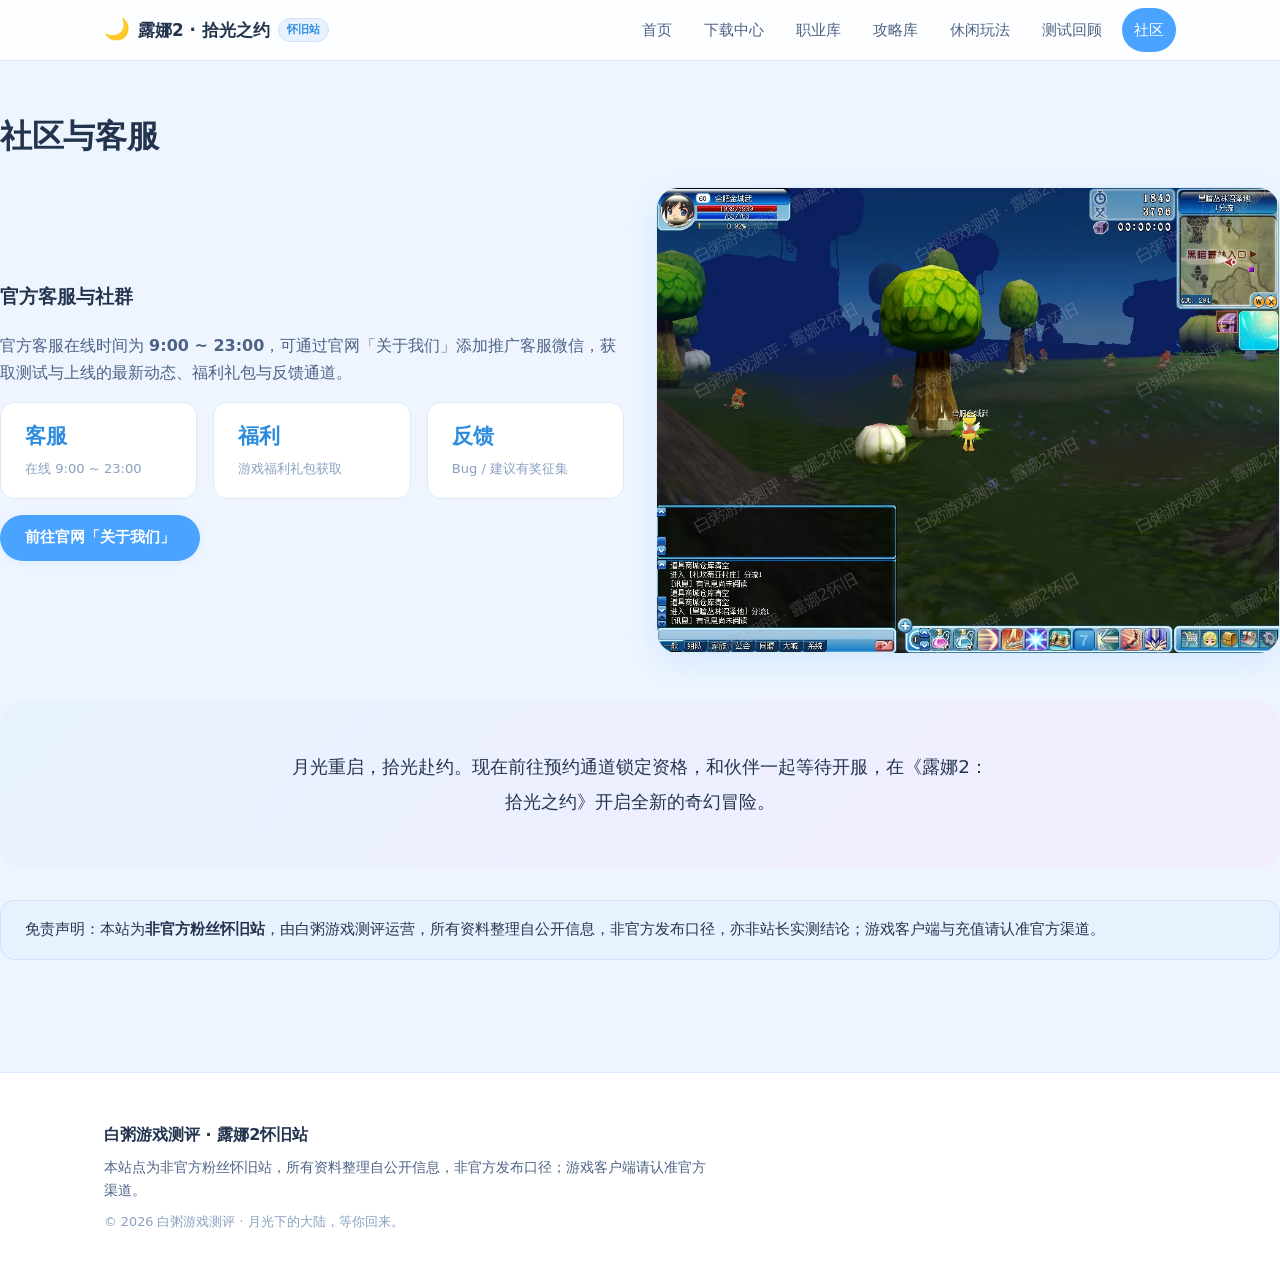
==== about/index.html @ 83b02c3c "chore: 更新站点构建产物" ====
<!DOCTYPE html><html lang="zh-CN" data-astro-cid-z4jru4n3> <head><meta charset="utf-8"><meta name="viewport" content="width=device-width, initial-scale=1, viewport-fit=cover"><title>社区 · 露娜2怀旧站</title><meta name="description" content="《露娜2：拾光之约》怀旧站社区：客服微信引流、官方社群与怀旧寄语。非官方粉丝站，资料整理自公开信息。"><link rel="icon" href="/favicon.svg" type="image/svg+xml"><link rel="stylesheet" href="/_astro/BaseLayout.B0UOSsO_.css"></head> <body data-astro-cid-z4jru4n3> <header class="site-header" data-astro-cid-z4jru4n3> <div class="container site-header__inner" data-astro-cid-z4jru4n3> <a class="brand" href="/" data-astro-cid-z4jru4n3> <span class="brand__moon" data-astro-cid-z4jru4n3>🌙</span> <span class="brand__name" data-astro-cid-z4jru4n3>露娜2 · 拾光之约</span> <span class="brand__tag" data-astro-cid-z4jru4n3>怀旧站</span> </a> <nav class="site-nav" aria-label="主导航" data-astro-cid-z4jru4n3> <a href="/" class data-astro-cid-z4jru4n3>首页</a><a href="/download/" class data-astro-cid-z4jru4n3>下载中心</a><a href="/classes/" class data-astro-cid-z4jru4n3>职业库</a><a href="/guides/" class data-astro-cid-z4jru4n3>攻略库</a><a href="/life/" class data-astro-cid-z4jru4n3>休闲玩法</a><a href="/test/" class data-astro-cid-z4jru4n3>测试回顾</a><a href="/about/" class="is-active" data-astro-cid-z4jru4n3>社区</a> </nav> </div> </header> <main data-astro-cid-z4jru4n3>  <section class="container section"> <h2 class="h2">社区与客服</h2> <div class="feature" style="margin-top: var(--s5);"> <div> <h3>官方客服与社群</h3> <p class="lead">官方客服在线时间为 <b>9:00 ~ 23:00</b>，可通过官网「关于我们」添加推广客服微信，获取测试与上线的最新动态、福利礼包与反馈通道。</p> <div class="stats"> <div class="stat"><b>客服</b><span>在线 9:00 ~ 23:00</span></div> <div class="stat"><b>福利</b><span>游戏福利礼包获取</span></div> <div class="stat"><b>反馈</b><span>Bug / 建议有奖征集</span></div> </div> <a class="btn btn-primary" href="https://yxwl2026.com" target="_blank" rel="nofollow noopener">前往官网「关于我们」</a> </div> <img src="/covers/jungle.webp" alt="黑暗丛林" loading="lazy"> </div> <div class="quote" style="margin-top: var(--s7);"> <p>月光重启，拾光赴约。现在前往预约通道锁定资格，和伙伴一起等待开服，在《露娜2：拾光之约》开启全新的奇幻冒险。</p> </div> <div class="notice" style="margin-top: var(--s6);">
免责声明：本站为<b>非官方粉丝怀旧站</b>，由白粥游戏测评运营，所有资料整理自公开信息，非官方发布口径，亦非站长实测结论；游戏客户端与充值请认准官方渠道。
</div> </section>  </main> <footer class="site-footer" data-astro-cid-z4jru4n3> <div class="container" data-astro-cid-z4jru4n3> <p class="site-footer__brand" data-astro-cid-z4jru4n3>白粥游戏测评 · 露娜2怀旧站</p> <p class="site-footer__note" data-astro-cid-z4jru4n3>本站点为非官方粉丝怀旧站，所有资料整理自公开信息，非官方发布口径；游戏客户端请认准官方渠道。</p> <p class="site-footer__copy" data-astro-cid-z4jru4n3>© 2026 白粥游戏测评 · 月光下的大陆，等你回来。</p> </div> </footer><script type="module">document.addEventListener(`contextmenu`,function(e){e.target instanceof HTMLImageElement&&e.preventDefault()}),document.addEventListener(`dragstart`,function(e){e.target instanceof HTMLImageElement&&e.preventDefault()});</script> </body> </html>
---- _astro/BaseLayout.B0UOSsO_.css ----
:root{--s1:4px;--s2:8px;--s3:12px;--s4:16px;--s5:24px;--s6:32px;--s7:48px;--s8:64px;--r-sm:8px;--r-md:14px;--r-lg:22px;--r-full:999px;--bg:#eef5ff;--surface-1:#fff;--surface-2:#f4f9ff;--line:#dce9fb;--line-accent:#cfe2ff;--text:#23344f;--text-2:#4d6286;--text-3:#8aa0c0;--accent:#4aa3ff;--accent-hover:#2b8ce0;--accent-soft:#e8f2ff;--purple:#b69bff;--pink:#ff9ec7;--font-display:"PingFang SC", "Hiragino Sans GB", "Microsoft YaHei", "Noto Sans SC", system-ui, sans-serif;--font-body:"PingFang SC", "Microsoft YaHei", "Noto Sans SC", system-ui, sans-serif;--container:1120px;--shadow-sm:0 2px 10px #4aa3ff1a;--shadow-md:0 10px 30px #4aa3ff24}.section{padding-block:var(--s7)}.h2{font-family:var(--font-display);margin:0 0 var(--s5);letter-spacing:-.01em;font-size:clamp(1.4rem,1rem + 1.4vw,2rem)}.lead{color:var(--text-2);max-width:64ch}.btn{min-height:46px;padding:0 var(--s5);border-radius:var(--r-full);cursor:pointer;border:1px solid #0000;justify-content:center;align-items:center;font-size:.95rem;font-weight:600;transition:transform .12s,box-shadow .2s;display:inline-flex}.btn:hover{transform:translateY(-1px)}.btn-primary{background:var(--accent);color:#fff;box-shadow:var(--shadow-sm)}.btn-primary:hover{background:var(--accent-hover)}.btn-ghost{background:var(--surface-1);color:var(--accent-hover);border-color:var(--line-accent)}.btn-ghost:hover{background:var(--accent-soft)}.notice{background:var(--accent-soft);border:1px solid var(--line-accent);color:var(--text);border-radius:var(--r-md);padding:var(--s4) var(--s5);font-size:.95rem}.cards{gap:var(--s5);grid-template-columns:repeat(3,1fr);display:grid}.card{background:var(--surface-1);border:1px solid var(--line);border-radius:var(--r-lg);box-shadow:var(--shadow-sm);overflow:hidden}.card img{aspect-ratio:16/10;object-fit:cover;background:var(--surface-2);width:100%}.card h3{margin:var(--s4) var(--s4) var(--s2);font-family:var(--font-display)}.card p{margin:0 var(--s4) var(--s4);color:var(--text-2);font-size:.9rem}.grid{gap:var(--s4);grid-template-columns:repeat(3,1fr);display:grid}.tile{gap:var(--s1);background:var(--surface-1);border:1px solid var(--line);border-radius:var(--r-lg);padding:var(--s5);color:var(--text);box-shadow:var(--shadow-sm);flex-direction:column;transition:transform .12s,border-color .2s;display:flex}.tile:hover{border-color:var(--accent);transform:translateY(-2px)}.tile span{font-family:var(--font-display);font-size:1.1rem;font-weight:600}.tile small{color:var(--text-3);font-size:.82rem}.quote{background:linear-gradient(135deg, var(--accent-soft), color-mix(in srgb, var(--purple) 18%, #fff));border-radius:var(--r-lg);padding:var(--s7) var(--s6);text-align:center}.quote p{color:var(--text);max-width:60ch;margin:0 auto;font-size:1.15rem;line-height:1.9}.feature{gap:var(--s6);grid-template-columns:1fr 1fr;align-items:center;display:grid}.feature img{border-radius:var(--r-lg);border:1px solid var(--line);width:100%;box-shadow:var(--shadow-md)}.feature h3{font-family:var(--font-display);margin-top:0}.stats{gap:var(--s4);margin:var(--s4) 0;flex-wrap:wrap;display:flex}.stat{background:var(--surface-1);border:1px solid var(--line);border-radius:var(--r-md);padding:var(--s4) var(--s5);flex:140px}.stat b{color:var(--accent-hover);font-size:1.3rem;font-family:var(--font-display);display:block}.stat span{color:var(--text-3);font-size:.82rem}@media (max-width:860px){.cards,.grid{grid-template-columns:1fr 1fr}.feature{grid-template-columns:1fr}}@media (max-width:560px){.cards,.grid{grid-template-columns:1fr}}*{box-sizing:border-box}body{font-family:var(--font-body);color:var(--text);background:var(--bg);-webkit-font-smoothing:antialiased;margin:0;line-height:1.7}a{color:var(--accent-hover);text-decoration:none}img{max-width:100%;display:block}.container[data-astro-cid-z4jru4n3]{max-width:var(--container);padding-inline:var(--s5);margin-inline:auto}.site-header[data-astro-cid-z4jru4n3]{z-index:50;background:color-mix(in srgb, var(--surface-1) 88%, transparent);-webkit-backdrop-filter:blur(10px);backdrop-filter:blur(10px);border-bottom:1px solid var(--line);position:sticky;top:0}.site-header__inner[data-astro-cid-z4jru4n3]{align-items:center;gap:var(--s5);flex-wrap:wrap;min-height:60px;display:flex}.brand[data-astro-cid-z4jru4n3]{align-items:center;gap:var(--s2);font-family:var(--font-display);color:var(--text);font-weight:700;display:inline-flex}.brand__moon[data-astro-cid-z4jru4n3]{font-size:1.3rem}.brand__name[data-astro-cid-z4jru4n3]{font-size:1.05rem}.brand__tag[data-astro-cid-z4jru4n3]{color:var(--accent-hover);border:1px solid var(--line-accent);border-radius:var(--r-full);padding:1px var(--s2);background:var(--accent-soft);font-size:.7rem}.site-nav[data-astro-cid-z4jru4n3]{gap:var(--s2);flex-wrap:wrap;margin-left:auto;display:flex}.site-nav[data-astro-cid-z4jru4n3] a[data-astro-cid-z4jru4n3]{color:var(--text-2);padding:var(--s2) var(--s3);border-radius:var(--r-full);align-items:center;min-height:44px;font-size:.92rem;display:inline-flex}.site-nav[data-astro-cid-z4jru4n3] a[data-astro-cid-z4jru4n3]:hover{background:var(--accent-soft);color:var(--accent-hover)}.site-nav[data-astro-cid-z4jru4n3] a[data-astro-cid-z4jru4n3].is-active{background:var(--accent);color:#fff}.site-footer[data-astro-cid-z4jru4n3]{margin-top:var(--s8);padding:var(--s7) 0;border-top:1px solid var(--line);background:var(--surface-1)}.site-footer__brand[data-astro-cid-z4jru4n3]{margin:0 0 var(--s2);font-weight:700}.site-footer__note[data-astro-cid-z4jru4n3]{color:var(--text-2);max-width:70ch;margin:0 0 var(--s2);font-size:.85rem}.site-footer__copy[data-astro-cid-z4jru4n3]{color:var(--text-3);margin:0;font-size:.8rem}@media (max-width:640px){.site-nav[data-astro-cid-z4jru4n3] a[data-astro-cid-z4jru4n3]{padding:var(--s2);font-size:.85rem}.container[data-astro-cid-z4jru4n3]{padding-inline:var(--s4)}}
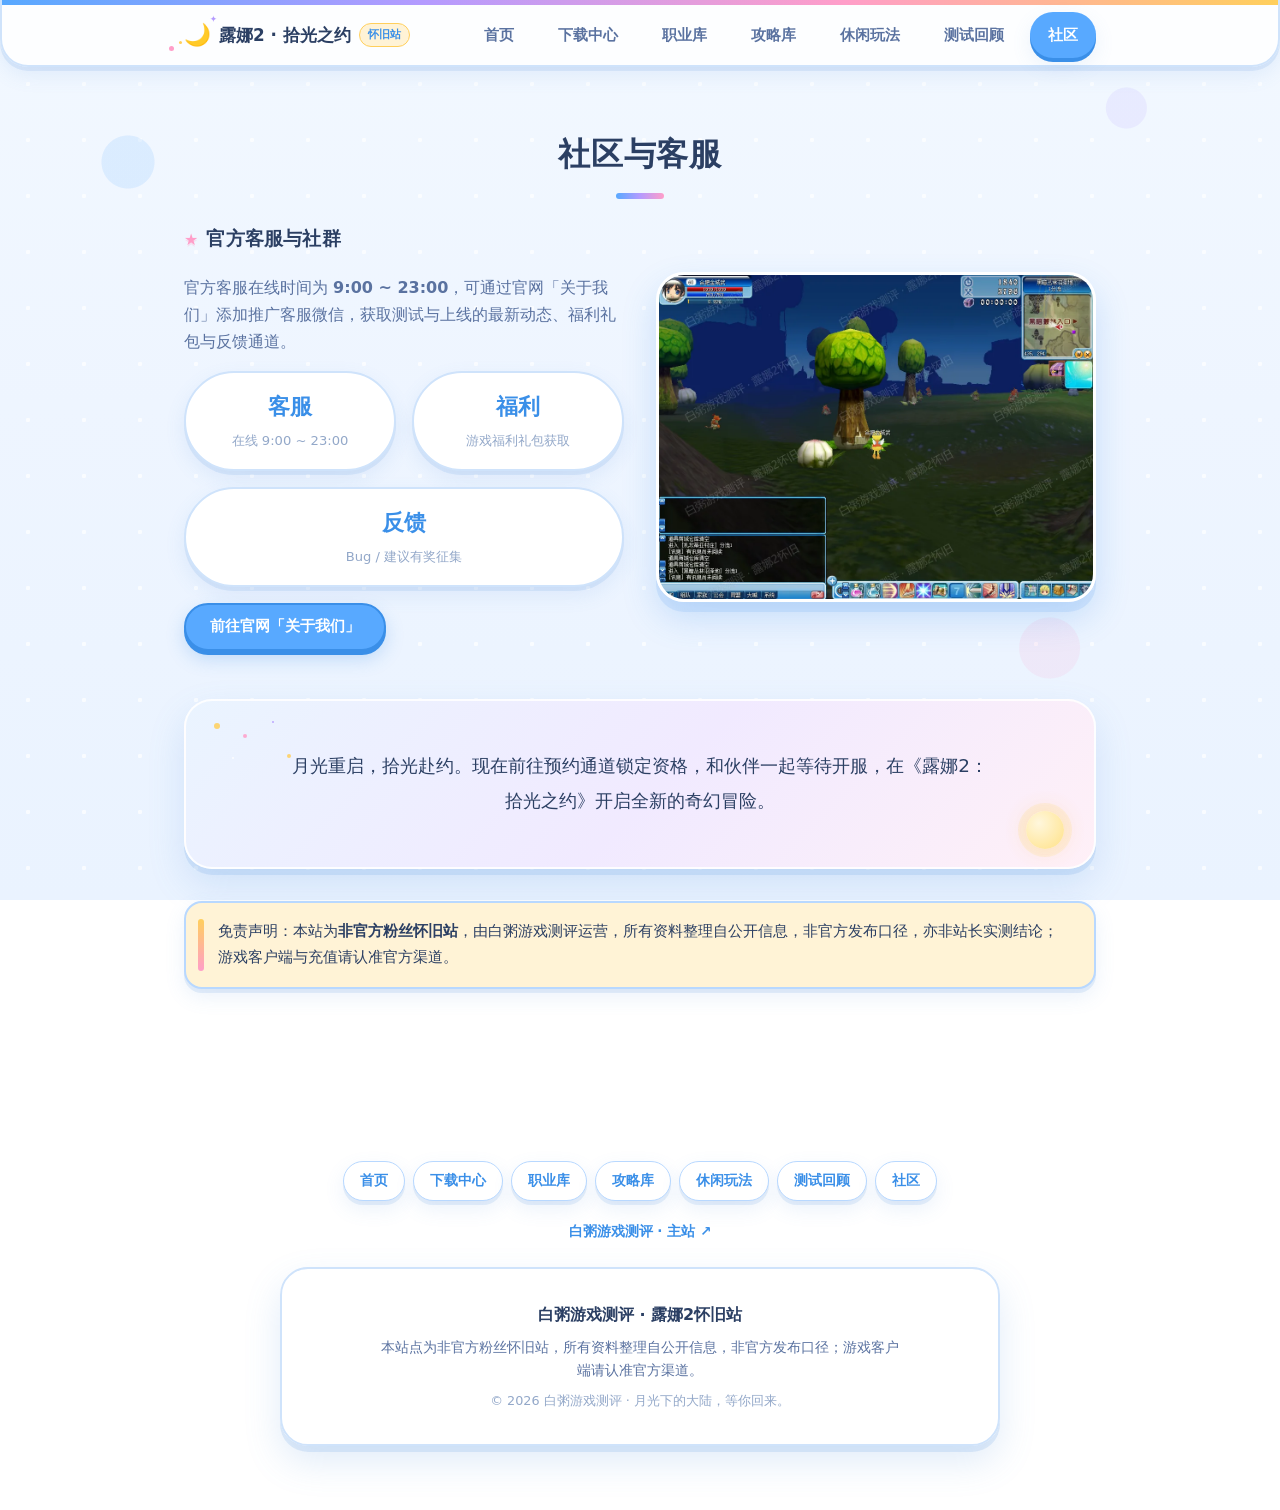
==== commit 91850583: "chore: 更新站点构建产物" ====
--- a/about/index.html
+++ b/about/index.html
@@ -1,3 +1,4 @@
-<!DOCTYPE html><html lang="zh-CN" data-astro-cid-z4jru4n3> <head><meta charset="utf-8"><meta name="viewport" content="width=device-width, initial-scale=1, viewport-fit=cover"><title>社区 · 露娜2怀旧站</title><meta name="description" content="《露娜2：拾光之约》怀旧站社区：客服微信引流、官方社群与怀旧寄语。非官方粉丝站，资料整理自公开信息。"><link rel="icon" href="/favicon.svg" type="image/svg+xml"><link rel="stylesheet" href="/_astro/BaseLayout.B0UOSsO_.css"></head> <body data-astro-cid-z4jru4n3> <header class="site-header" data-astro-cid-z4jru4n3> <div class="container site-header__inner" data-astro-cid-z4jru4n3> <a class="brand" href="/" data-astro-cid-z4jru4n3> <span class="brand__moon" data-astro-cid-z4jru4n3>🌙</span> <span class="brand__name" data-astro-cid-z4jru4n3>露娜2 · 拾光之约</span> <span class="brand__tag" data-astro-cid-z4jru4n3>怀旧站</span> </a> <nav class="site-nav" aria-label="主导航" data-astro-cid-z4jru4n3> <a href="/" class data-astro-cid-z4jru4n3>首页</a><a href="/download/" class data-astro-cid-z4jru4n3>下载中心</a><a href="/classes/" class data-astro-cid-z4jru4n3>职业库</a><a href="/guides/" class data-astro-cid-z4jru4n3>攻略库</a><a href="/life/" class data-astro-cid-z4jru4n3>休闲玩法</a><a href="/test/" class data-astro-cid-z4jru4n3>测试回顾</a><a href="/about/" class="is-active" data-astro-cid-z4jru4n3>社区</a> </nav> </div> </header> <main data-astro-cid-z4jru4n3>  <section class="container section"> <h2 class="h2">社区与客服</h2> <div class="feature" style="margin-top: var(--s5);"> <div> <h3>官方客服与社群</h3> <p class="lead">官方客服在线时间为 <b>9:00 ~ 23:00</b>，可通过官网「关于我们」添加推广客服微信，获取测试与上线的最新动态、福利礼包与反馈通道。</p> <div class="stats"> <div class="stat"><b>客服</b><span>在线 9:00 ~ 23:00</span></div> <div class="stat"><b>福利</b><span>游戏福利礼包获取</span></div> <div class="stat"><b>反馈</b><span>Bug / 建议有奖征集</span></div> </div> <a class="btn btn-primary" href="https://yxwl2026.com" target="_blank" rel="nofollow noopener">前往官网「关于我们」</a> </div> <img src="/covers/jungle.webp" alt="黑暗丛林" loading="lazy"> </div> <div class="quote" style="margin-top: var(--s7);"> <p>月光重启，拾光赴约。现在前往预约通道锁定资格，和伙伴一起等待开服，在《露娜2：拾光之约》开启全新的奇幻冒险。</p> </div> <div class="notice" style="margin-top: var(--s6);">
-免责声明：本站为<b>非官方粉丝怀旧站</b>，由白粥游戏测评运营，所有资料整理自公开信息，非官方发布口径，亦非站长实测结论；游戏客户端与充值请认准官方渠道。
-</div> </section>  </main> <footer class="site-footer" data-astro-cid-z4jru4n3> <div class="container" data-astro-cid-z4jru4n3> <p class="site-footer__brand" data-astro-cid-z4jru4n3>白粥游戏测评 · 露娜2怀旧站</p> <p class="site-footer__note" data-astro-cid-z4jru4n3>本站点为非官方粉丝怀旧站，所有资料整理自公开信息，非官方发布口径；游戏客户端请认准官方渠道。</p> <p class="site-footer__copy" data-astro-cid-z4jru4n3>© 2026 白粥游戏测评 · 月光下的大陆，等你回来。</p> </div> </footer><script type="module">document.addEventListener(`contextmenu`,function(e){e.target instanceof HTMLImageElement&&e.preventDefault()}),document.addEventListener(`dragstart`,function(e){e.target instanceof HTMLImageElement&&e.preventDefault()});</script> </body> </html>+<!DOCTYPE html><html lang="zh-CN" data-astro-cid-z4jru4n3> <head><meta charset="utf-8"><meta name="viewport" content="width=device-width, initial-scale=1, viewport-fit=cover"><title>社区 · 露娜2怀旧站</title><meta name="description" content="《露娜2：拾光之约》怀旧站社区：客服微信引流、官方社群与怀旧寄语。非官方粉丝站，资料整理自公开信息。"><meta name="baidu-site-verification" content="codeva-sFs97n5T8T"><link rel="icon" href="/favicon.svg" type="image/svg+xml"><link rel="stylesheet" href="/_astro/BaseLayout.P9lVkSNL.css"><style>.feature[data-astro-cid-ta2fbyqs] .lead[data-astro-cid-ta2fbyqs]{text-align:left}.feature[data-astro-cid-ta2fbyqs] img[data-astro-cid-ta2fbyqs]{aspect-ratio:4/3;object-fit:cover;border-radius:var(--r-lg);border:3px solid #fff;box-shadow:0 10px #3a8fe81f,0 16px 34px #3a8fe838}h3[data-astro-cid-ta2fbyqs]{font-family:var(--font-display);letter-spacing:.01em;font-weight:800}h3[data-astro-cid-ta2fbyqs]:before{content:"★";color:var(--pink);text-shadow:0 2px #ff9ec940;margin-right:.5em;font-size:.85em}@media (max-width:640px){.section[data-astro-cid-ta2fbyqs]{overflow-wrap:anywhere}.feature[data-astro-cid-ta2fbyqs]{gap:var(--s4);grid-template-columns:1fr}.stats[data-astro-cid-ta2fbyqs],.stat[data-astro-cid-ta2fbyqs]{min-width:0}.btn[data-astro-cid-ta2fbyqs],a[data-astro-cid-ta2fbyqs]{min-height:44px}}@media (prefers-reduced-motion:reduce){.feature[data-astro-cid-ta2fbyqs] img[data-astro-cid-ta2fbyqs],.btn[data-astro-cid-ta2fbyqs],a[data-astro-cid-ta2fbyqs],h3[data-astro-cid-ta2fbyqs],h3[data-astro-cid-ta2fbyqs]:before,.quote[data-astro-cid-ta2fbyqs],.notice[data-astro-cid-ta2fbyqs],.stat[data-astro-cid-ta2fbyqs]{transition:none!important;animation:none!important;transform:none!important}}
+</style></head> <body data-astro-cid-z4jru4n3> <header class="site-header" data-astro-cid-z4jru4n3> <div class="rainbow-bar" aria-hidden="true" data-astro-cid-z4jru4n3></div> <div class="container site-header__inner" data-astro-cid-z4jru4n3> <a class="brand" href="/" data-astro-cid-z4jru4n3> <span class="brand__moon" data-astro-cid-z4jru4n3>🌙</span> <span class="brand__name" data-astro-cid-z4jru4n3>露娜2 · 拾光之约</span> <span class="brand__tag" data-astro-cid-z4jru4n3>怀旧站</span> </a> <nav class="site-nav" aria-label="主导航" data-astro-cid-z4jru4n3> <a href="/" class data-astro-cid-z4jru4n3>首页</a><a href="/download/" class data-astro-cid-z4jru4n3>下载中心</a><a href="/classes/" class data-astro-cid-z4jru4n3>职业库</a><a href="/guides/" class data-astro-cid-z4jru4n3>攻略库</a><a href="/life/" class data-astro-cid-z4jru4n3>休闲玩法</a><a href="/test/" class data-astro-cid-z4jru4n3>测试回顾</a><a href="/about/" class="is-active" data-astro-cid-z4jru4n3>社区</a> </nav> </div> </header> <main data-astro-cid-z4jru4n3>  <section class="container section" data-astro-cid-ta2fbyqs> <h2 class="h2" data-astro-cid-ta2fbyqs>社区与客服</h2> <div class="feature" style="margin-top: var(--s5);" data-astro-cid-ta2fbyqs> <div data-astro-cid-ta2fbyqs> <h3 data-astro-cid-ta2fbyqs>官方客服与社群</h3> <p class="lead" data-astro-cid-ta2fbyqs>官方客服在线时间为 <b data-astro-cid-ta2fbyqs>9:00 ~ 23:00</b>，可通过官网「关于我们」添加推广客服微信，获取测试与上线的最新动态、福利礼包与反馈通道。</p> <div class="stats" data-astro-cid-ta2fbyqs> <div class="stat" data-astro-cid-ta2fbyqs><b data-astro-cid-ta2fbyqs>客服</b><span data-astro-cid-ta2fbyqs>在线 9:00 ~ 23:00</span></div> <div class="stat" data-astro-cid-ta2fbyqs><b data-astro-cid-ta2fbyqs>福利</b><span data-astro-cid-ta2fbyqs>游戏福利礼包获取</span></div> <div class="stat" data-astro-cid-ta2fbyqs><b data-astro-cid-ta2fbyqs>反馈</b><span data-astro-cid-ta2fbyqs>Bug / 建议有奖征集</span></div> </div> <a class="btn btn-primary" href="https://yxwl2026.com" target="_blank" rel="nofollow noopener" data-astro-cid-ta2fbyqs>前往官网「关于我们」</a> </div> <img src="/covers/jungle.webp" alt="黑暗丛林" loading="lazy" width="1014" height="758" data-astro-cid-ta2fbyqs> </div> <div class="quote" style="margin-top: var(--s7);" data-astro-cid-ta2fbyqs> <p data-astro-cid-ta2fbyqs>月光重启，拾光赴约。现在前往预约通道锁定资格，和伙伴一起等待开服，在《露娜2：拾光之约》开启全新的奇幻冒险。</p> </div> <div class="notice" style="margin-top: var(--s6);" data-astro-cid-ta2fbyqs>
+免责声明：本站为<b data-astro-cid-ta2fbyqs>非官方粉丝怀旧站</b>，由白粥游戏测评运营，所有资料整理自公开信息，非官方发布口径，亦非站长实测结论；游戏客户端与充值请认准官方渠道。
+</div> </section>  </main> <footer class="site-footer" data-astro-cid-z4jru4n3> <div class="container" data-astro-cid-z4jru4n3> <nav class="footer-nav" aria-label="页脚导航" data-astro-cid-z4jru4n3> <a href="/" data-astro-cid-z4jru4n3>首页</a><a href="/download/" data-astro-cid-z4jru4n3>下载中心</a><a href="/classes/" data-astro-cid-z4jru4n3>职业库</a><a href="/guides/" data-astro-cid-z4jru4n3>攻略库</a><a href="/life/" data-astro-cid-z4jru4n3>休闲玩法</a><a href="/test/" data-astro-cid-z4jru4n3>测试回顾</a><a href="/about/" data-astro-cid-z4jru4n3>社区</a> </nav> <a class="footer-home" href="https://baizhou.xin" target="_blank" rel="noopener" data-astro-cid-z4jru4n3>白粥游戏测评 · 主站 ↗</a> <div class="footer-card" data-astro-cid-z4jru4n3> <p class="site-footer__brand" data-astro-cid-z4jru4n3>白粥游戏测评 · 露娜2怀旧站</p> <p class="site-footer__note" data-astro-cid-z4jru4n3>本站点为非官方粉丝怀旧站，所有资料整理自公开信息，非官方发布口径；游戏客户端请认准官方渠道。</p> <p class="site-footer__copy" data-astro-cid-z4jru4n3>© 2026 白粥游戏测评 · 月光下的大陆，等你回来。</p> </div> </div> </footer> <button id="back-to-top" class="back-to-top" type="button" aria-label="返回顶部" data-astro-cid-z4jru4n3>↑</button><script type="module">document.addEventListener(`contextmenu`,function(e){e.target instanceof HTMLImageElement&&e.preventDefault()}),document.addEventListener(`dragstart`,function(e){e.target instanceof HTMLImageElement&&e.preventDefault()});</script><script type="module">(function(){let e=document.getElementById(`back-to-top`);if(!(e instanceof HTMLElement))return;let t=window.matchMedia(`(prefers-reduced-motion: reduce)`).matches,n=!1,r=!1;function i(){r=!1;var t=window.scrollY>400;t!==n&&(n=t,e.classList.toggle(`is-visible`,t))}function a(){r||(r=!0,window.requestAnimationFrame(i))}window.addEventListener(`scroll`,a,{passive:!0}),window.addEventListener(`resize`,a,{passive:!0}),e.addEventListener(`click`,function(){t?window.scrollTo(0,0):window.scrollTo({top:0,behavior:`smooth`})}),i()})();</script> </body> </html>
--- a/_astro/BaseLayout.P9lVkSNL.css
+++ b/_astro/BaseLayout.P9lVkSNL.css
@@ -0,0 +1 @@
+:root{--s1:4px;--s2:8px;--s3:12px;--s4:16px;--s5:24px;--s6:32px;--s7:48px;--s8:64px;--r-sm:10px;--r-md:18px;--r-lg:28px;--r-full:999px;--bg:#f2f8ff;--surface-1:#fff;--surface-2:#f7fbff;--line:#cfe3fb;--line-accent:#b8d8ff;--text:#2b3f63;--text-2:#5a72a0;--text-3:#93a8c9;--accent:#58a9ff;--accent-hover:#3a8fe8;--accent-soft:#e6f2ff;--pink:#ff9ec9;--purple:#b49bff;--mint:#6fdcc3;--yellow:#ffcf5c;--cream:#fff3d6;--font-display:"Yuanti SC", "幼圆", "YouYuan", "PingFang SC", "Microsoft YaHei", "Noto Sans SC", system-ui, sans-serif;--font-body:"Yuanti SC", "幼圆", "YouYuan", "PingFang SC", "Microsoft YaHei", "Noto Sans SC", system-ui, sans-serif;--container:960px;--shadow-sm:0 4px 0 #5a96dc24, 0 8px 20px #5a96dc1f;--shadow-md:0 6px 0 #5a96dc29, 0 16px 36px #5a96dc2e}.section{padding-block:calc(var(--s7) + var(--s3))}.h2{font-family:var(--font-display);text-align:center;margin:0 0 var(--s5);letter-spacing:.02em;font-size:clamp(1.4rem,1rem + 1.4vw,2rem);font-weight:800}.h2:after{content:"";width:48px;height:6px;margin:var(--s3) auto 0;border-radius:var(--r-full);background:linear-gradient(90deg, var(--accent), var(--purple), var(--pink));display:block}.lead{color:var(--text-2);text-align:center;max-width:62ch;margin-inline:auto}.feature .lead,.feature p{text-align:left;max-width:none;margin-inline:0}.btn{min-height:48px;padding:0 var(--s5);border-radius:var(--r-full);font-family:var(--font-display);cursor:pointer;border:2px solid #0000;justify-content:center;align-items:center;font-size:.95rem;font-weight:700;text-decoration:none;transition:transform .18s cubic-bezier(.34,1.56,.64,1),box-shadow .18s,background-color .18s,border-color .18s;display:inline-flex}.btn:hover{transform:translateY(-2px)}.btn-primary{background:var(--accent);color:#fff;border-color:var(--accent-hover);box-shadow:0 4px 0 var(--accent-hover), 0 8px 18px #3a8fe840}.btn-primary:hover{background:var(--accent-hover);box-shadow:0 6px 0 var(--accent-hover), 0 12px 24px #3a8fe84d}.btn-ghost{background:var(--surface-1);color:var(--accent-hover);border-color:var(--line-accent);box-shadow:0 4px 0 var(--line-accent), 0 8px 18px #5a96dc24}.btn-ghost:hover{background:var(--accent-soft);box-shadow:0 6px 0 var(--line-accent), 0 12px 24px #5a96dc33}.btn:active{box-shadow:none;transform:translateY(2px)}.notice{background:var(--cream);border:2px solid var(--line-accent);color:var(--text);border-radius:var(--r-md);padding:var(--s4) var(--s5) var(--s4) var(--s6);text-align:left;box-shadow:var(--shadow-sm);font-size:.95rem;position:relative}.notice:before{content:"";left:var(--s3);top:var(--s4);bottom:var(--s4);border-radius:var(--r-full);background:linear-gradient(var(--yellow), var(--pink));width:6px;position:absolute}.cards{gap:var(--s5);grid-template-columns:repeat(3,1fr);display:grid}.card,a.card{background:var(--surface-1);border:2px solid var(--line);border-radius:var(--r-lg);box-shadow:var(--shadow-sm);transition:transform .18s cubic-bezier(.34,1.56,.64,1),box-shadow .18s,border-color .18s;overflow:hidden}a.card{min-height:44px;color:var(--text);text-decoration:none;display:block}.card:hover,a.card:hover{border-color:var(--line-accent);box-shadow:var(--shadow-md);transform:translateY(-4px)rotate(.4deg)}.card img,a.card img{width:calc(100% - var(--s4) - var(--s4));margin:var(--s4) var(--s4) 0;aspect-ratio:16/10;object-fit:cover;background:var(--surface-2);border-radius:var(--r-md);border:2px solid var(--line);box-shadow:var(--shadow-sm);display:block}.card h3{margin:var(--s4) var(--s4) var(--s2);font-family:var(--font-display);font-weight:800}.card p{margin:0 var(--s4) var(--s4);color:var(--text-2);font-size:.9rem}.grid{gap:var(--s4);grid-template-columns:repeat(3,1fr);display:grid}.tile{gap:var(--s1);background:var(--surface-1);border:2px solid var(--line);border-radius:var(--r-lg);min-height:44px;padding:var(--s5);color:var(--text);box-shadow:0 5px 0 var(--line-accent), var(--shadow-sm);flex-direction:column;text-decoration:none;transition:transform .18s cubic-bezier(.34,1.56,.64,1),box-shadow .18s,border-color .18s;display:flex;position:relative}.tile:before{content:"";opacity:.9;pointer-events:none;z-index:0;background:linear-gradient(135deg,#ffe1f0,#ffc2de);border-radius:50%;width:40px;height:40px;position:absolute;top:14px;left:14px;box-shadow:inset 0 -3px #fff9}.grid .tile:nth-child(3n+2):before{background:linear-gradient(135deg,#e6dbff,#cdb7ff)}.grid .tile:nth-child(3n+3):before{background:linear-gradient(135deg,#d8f2ff,#b6e4ff)}.tile>span,.tile>small{z-index:1;position:relative}.tile:hover{border-color:var(--accent);box-shadow:0 9px 0 var(--line-accent), var(--shadow-md);transform:translateY(-4px)}.tile:active{box-shadow:0 2px 0 var(--line-accent);transform:translateY(1px)}.tile span{font-family:var(--font-display);font-size:1.1rem;font-weight:700}.tile small{color:var(--text-3);font-size:.82rem}.quote{border-radius:var(--r-lg);padding:var(--s7) var(--s6);text-align:center;box-shadow:var(--shadow-md);background:linear-gradient(135deg,#eaf4ff 0%,#f1eaff 52%,#fff0f7 100%);border:2px solid #ffffffe6;position:relative;overflow:hidden}.quote:before{content:"";background:var(--yellow);width:6px;height:6px;box-shadow:28px 10px 0 -1px var(--pink), 56px -4px 0 -2px var(--purple), 16px 32px 0 -2px #fff, 72px 30px 0 -1px var(--yellow);opacity:.85;pointer-events:none;border-radius:50%;position:absolute;top:22px;left:28px}.quote:after{content:"";opacity:.85;pointer-events:none;background:radial-gradient(circle at 34% 32%,#fff8d8,#ffdf73);border-radius:50%;width:38px;height:38px;position:absolute;bottom:18px;right:30px;box-shadow:0 0 0 8px #ffcf5c2e,0 0 22px #ffcf5c73}.quote p{z-index:1;color:var(--text);max-width:60ch;margin:0 auto;font-size:1.15rem;line-height:1.9;position:relative}.feature{gap:var(--s6);grid-template-columns:1fr 1fr;align-items:center;display:grid}.feature img{border-radius:var(--r-lg);border:2px solid var(--line);width:100%;box-shadow:var(--shadow-md)}.feature h3{font-family:var(--font-display);margin-top:0;font-weight:800}.stats{gap:var(--s4);margin:var(--s4) 0;flex-wrap:wrap;display:flex}.stat{background:var(--surface-1);border:2px solid var(--line);border-radius:var(--r-full);padding:var(--s4) var(--s5);text-align:center;box-shadow:var(--shadow-sm);flex:140px}.stat b{color:var(--accent-hover);font-size:1.35rem;font-family:var(--font-display);font-weight:800;display:block}.stat span{color:var(--text-3);font-size:.82rem}.btn:focus-visible{outline:3px solid var(--accent);outline-offset:3px}.tile:focus-visible{outline:3px solid var(--accent);outline-offset:3px}a.card:focus-visible{outline:3px solid var(--accent);outline-offset:3px}@media (max-width:860px){.cards,.grid{grid-template-columns:1fr 1fr}.feature{grid-template-columns:1fr}}@media (max-width:600px){.cards,.grid{grid-template-columns:1fr}}.tile,a.card{min-height:44px}@media (prefers-reduced-motion:reduce){*,:before,:after{transition:none!important;animation:none!important}.btn:hover,.btn:active,.btn-primary:hover,.btn-ghost:hover,.card:hover,a.card:hover,.tile:hover,.tile:active{transform:none!important}}*{box-sizing:border-box}html{scroll-behavior:smooth}body{min-height:100vh;font-family:var(--font-body);color:var(--text);-webkit-font-smoothing:antialiased;background:linear-gradient(#f2f8ff 0%,#eef5ff 45%,#eaf3ff 100%) fixed;margin:0;line-height:1.7}body:before{content:"";z-index:-1;pointer-events:none;opacity:.9;background-image:radial-gradient(circle at 10% 18%,#58a9ff29 0 26px,#0000 27px),radial-gradient(circle at 88% 12%,#b49bff26 0 20px,#0000 21px),radial-gradient(circle at 82% 72%,#ff9ec924 0 30px,#0000 31px),radial-gradient(circle at 18% 84%,#6fdcc324 0 22px,#0000 23px),radial-gradient(circle,#ffffffbf 2px,#0000 2.5px);background-repeat:no-repeat,no-repeat,no-repeat,no-repeat,repeat;background-size:auto,auto,auto,auto,56px 56px;position:fixed;inset:0}a{color:var(--accent-hover);text-decoration:none}img{max-width:100%;height:auto;display:block}:is(a:focus-visible,button:focus-visible){outline-offset:2px;border-radius:var(--r-sm);outline:3px solid #3a8fe8}.container{max-width:var(--container);padding-inline:var(--s5);margin-inline:auto}.rainbow-bar[data-astro-cid-z4jru4n3]{background:linear-gradient(90deg,#58a9ff 0%,#b49bff 33%,#ff9ec9 66%,#ffcf5c 100%);height:5px}.site-header[data-astro-cid-z4jru4n3]{z-index:50;-webkit-backdrop-filter:blur(12px);backdrop-filter:blur(12px);border:2px solid var(--line);border-radius:0 0 var(--r-lg) var(--r-lg);box-shadow:var(--shadow-sm);background:#ffffffd1;border-top:none;position:sticky;top:0}.site-header__inner[data-astro-cid-z4jru4n3]{align-items:center;gap:var(--s5);flex-wrap:wrap;min-height:60px;display:flex}.brand[data-astro-cid-z4jru4n3]{align-items:center;gap:var(--s2);font-family:var(--font-display);color:var(--text);font-weight:700;display:inline-flex}.brand__moon[data-astro-cid-z4jru4n3]{font-size:1.35rem;display:inline-flex;position:relative}.brand__moon[data-astro-cid-z4jru4n3]:before{content:"✦";color:var(--purple);font-size:.55rem;position:absolute;top:-.5em;right:-.7em}.brand__moon[data-astro-cid-z4jru4n3]:after{content:"";background:var(--pink);border-radius:50%;width:5px;height:5px;position:absolute;bottom:.1em;left:-.7em;box-shadow:9px -6px 0 -1px #ffcf5c}.brand__name[data-astro-cid-z4jru4n3]{font-size:1.05rem}.brand__tag[data-astro-cid-z4jru4n3]{color:#3a8fe8;border-radius:var(--r-full);padding:1px var(--s2);background:#fff3d6;border:1px solid #ffcf5c;font-size:.7rem}.site-nav[data-astro-cid-z4jru4n3]{gap:var(--s2);flex-wrap:wrap;margin-left:auto;display:flex}.site-nav[data-astro-cid-z4jru4n3] a[data-astro-cid-z4jru4n3]{color:var(--text-2);padding:var(--s2) var(--s4);border-radius:var(--r-full);white-space:nowrap;border:2px solid #0000;align-items:center;min-height:44px;font-size:.92rem;font-weight:600;transition:transform .15s,background .2s,color .2s,box-shadow .2s;display:inline-flex}.site-nav[data-astro-cid-z4jru4n3] a[data-astro-cid-z4jru4n3]:hover{background:var(--accent-soft);color:var(--accent-hover);transform:translateY(-2px)}.site-nav[data-astro-cid-z4jru4n3] a[data-astro-cid-z4jru4n3].is-active{color:#fff;box-shadow:0 4px 0 #3a8fe8, var(--shadow-sm);background:#58a9ff}.site-nav[data-astro-cid-z4jru4n3] a[data-astro-cid-z4jru4n3].is-active:hover{transform:translateY(-2px)}.site-footer[data-astro-cid-z4jru4n3]{margin-top:var(--s8);padding:var(--s7) 0 var(--s8);text-align:center}.footer-nav[data-astro-cid-z4jru4n3]{justify-content:center;gap:var(--s2);margin-bottom:var(--s4);flex-wrap:wrap;display:flex}.footer-nav[data-astro-cid-z4jru4n3] a[data-astro-cid-z4jru4n3]{color:var(--accent-hover);background:var(--surface-1);border:1px solid var(--line-accent);border-radius:var(--r-full);padding:var(--s1) var(--s4);min-height:40px;box-shadow:var(--shadow-sm);align-items:center;font-size:.85rem;font-weight:600;transition:transform .15s,background .2s;display:inline-flex}.footer-nav[data-astro-cid-z4jru4n3] a[data-astro-cid-z4jru4n3]:hover{background:var(--accent-soft);transform:translateY(-2px)}.footer-home[data-astro-cid-z4jru4n3]{color:#3a8fe8;margin-bottom:var(--s5);justify-content:center;align-items:center;font-size:.85rem;font-weight:600;display:inline-flex}.footer-card[data-astro-cid-z4jru4n3]{border:2px solid var(--line);border-radius:var(--r-lg);max-width:720px;padding:var(--s6) var(--s5);box-shadow:var(--shadow-md);background:#ffffffc7;margin-inline:auto}.site-footer__brand[data-astro-cid-z4jru4n3]{font-weight:700;font-family:var(--font-display);margin:0 0 var(--s2)}.site-footer__note[data-astro-cid-z4jru4n3]{color:var(--text-2);max-width:60ch;margin:0 auto var(--s2);font-size:.85rem}.site-footer__copy[data-astro-cid-z4jru4n3]{color:var(--text-3);margin:0;font-size:.8rem}.back-to-top[data-astro-cid-z4jru4n3]{right:var(--s5);bottom:var(--s5);z-index:60;border-radius:var(--r-full);color:#fff;cursor:pointer;width:52px;height:52px;box-shadow:0 6px 0 #3a8fe8, var(--shadow-md);opacity:0;visibility:hidden;background:#58a9ff;border:2px solid #fff;justify-content:center;align-items:center;font-size:1.4rem;transition:opacity .25s,transform .25s,visibility .25s,box-shadow .15s;display:inline-flex;position:fixed;transform:translateY(12px)}.back-to-top[data-astro-cid-z4jru4n3].is-visible{opacity:1;visibility:visible;transform:translateY(0)}.back-to-top[data-astro-cid-z4jru4n3]:hover{transform:translateY(-2px)}.back-to-top[data-astro-cid-z4jru4n3]:active{box-shadow:0 2px 0 #3a8fe8, var(--shadow-sm);transform:translateY(2px)}@media (max-width:640px){.container{padding-inline:var(--s4)}.site-header__inner[data-astro-cid-z4jru4n3]{align-items:stretch;gap:var(--s2);padding-block:var(--s2);flex-flow:column}.brand[data-astro-cid-z4jru4n3]{align-self:flex-start}.site-nav[data-astro-cid-z4jru4n3]{-webkit-overflow-scrolling:touch;scrollbar-width:none;gap:var(--s2);padding-bottom:var(--s1);flex-wrap:nowrap;margin-left:0;overflow-x:auto}.site-nav[data-astro-cid-z4jru4n3]::-webkit-scrollbar{display:none}.site-nav[data-astro-cid-z4jru4n3] a[data-astro-cid-z4jru4n3]{white-space:nowrap;min-height:44px;padding:var(--s2) var(--s3);flex:none;font-size:.85rem}.back-to-top[data-astro-cid-z4jru4n3]{right:var(--s4);bottom:var(--s4)}.footer-card[data-astro-cid-z4jru4n3]{padding:var(--s5) var(--s4)}}@media (prefers-reduced-motion:reduce){html{scroll-behavior:auto}.site-nav[data-astro-cid-z4jru4n3] a[data-astro-cid-z4jru4n3],.footer-nav[data-astro-cid-z4jru4n3] a[data-astro-cid-z4jru4n3],.back-to-top[data-astro-cid-z4jru4n3]{transition:none!important;animation:none!important}.site-nav[data-astro-cid-z4jru4n3] a[data-astro-cid-z4jru4n3]:hover,.site-nav[data-astro-cid-z4jru4n3] a[data-astro-cid-z4jru4n3].is-active:hover,.footer-nav[data-astro-cid-z4jru4n3] a[data-astro-cid-z4jru4n3]:hover,.back-to-top[data-astro-cid-z4jru4n3],.back-to-top[data-astro-cid-z4jru4n3].is-visible,.back-to-top[data-astro-cid-z4jru4n3]:hover,.back-to-top[data-astro-cid-z4jru4n3]:active{transform:none!important}}
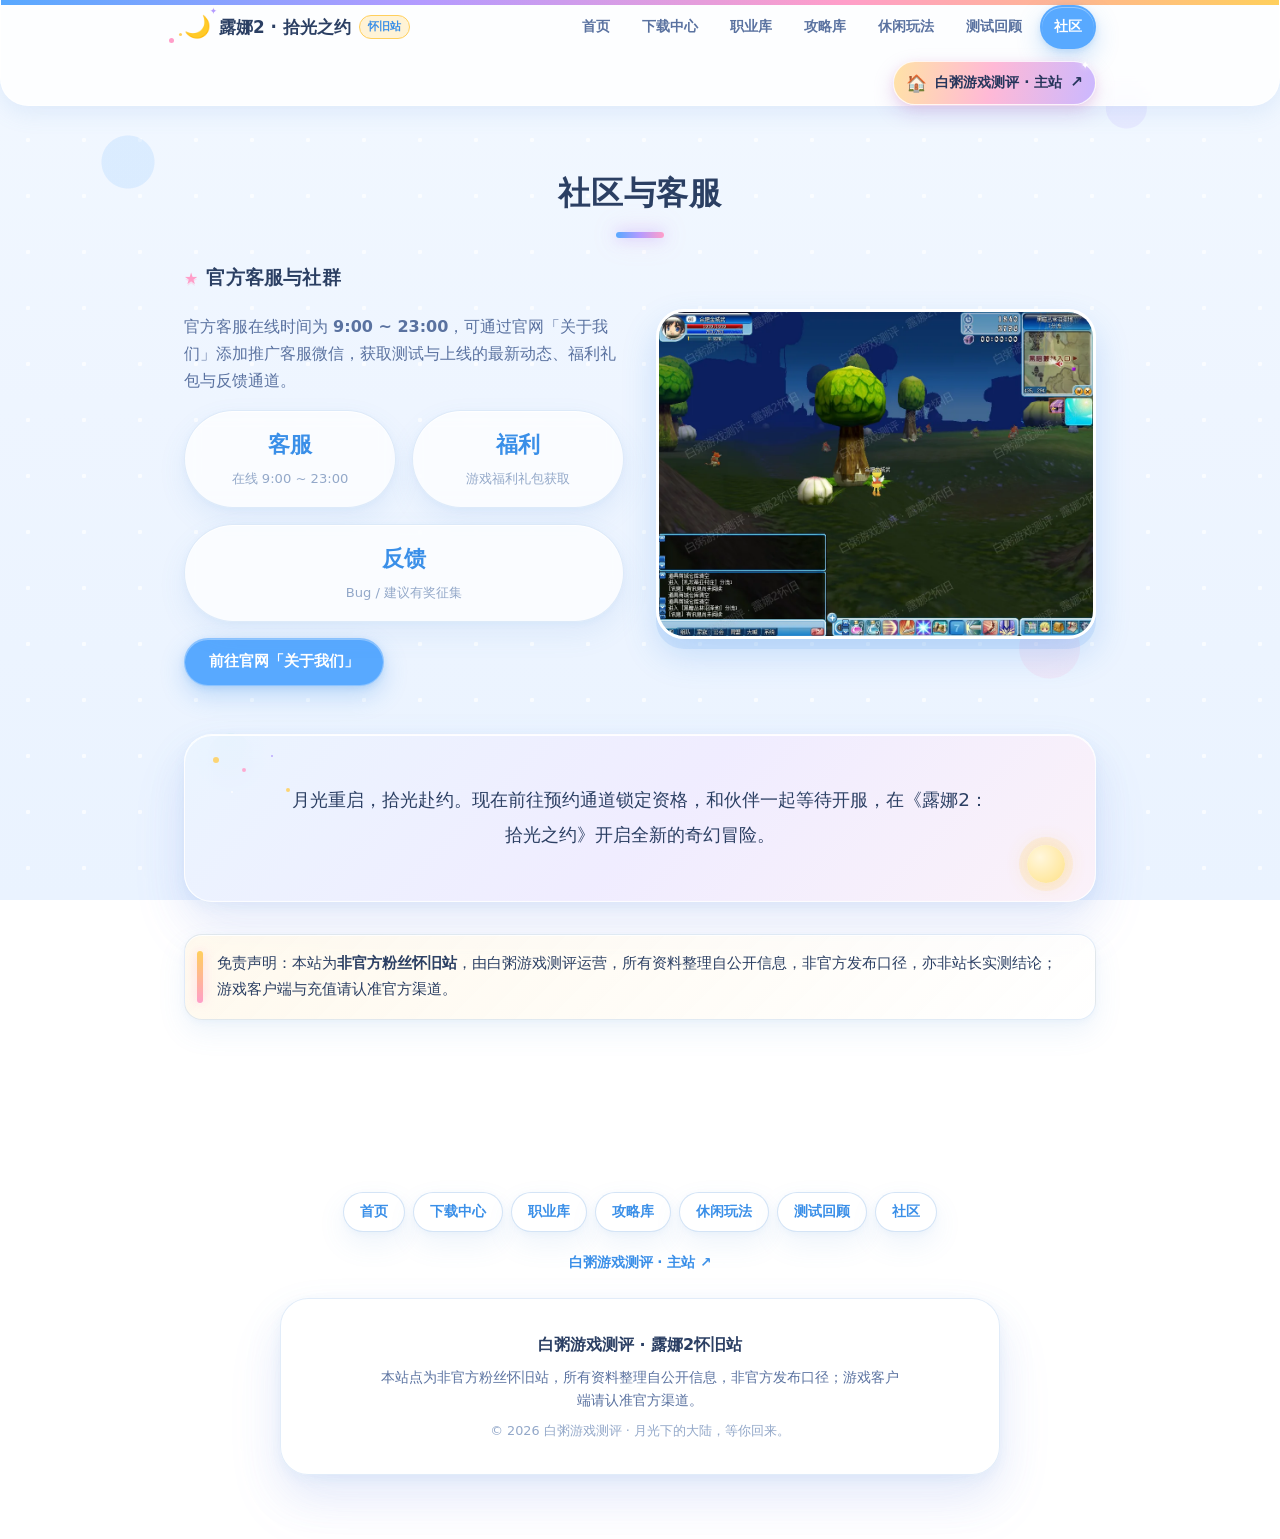
==== commit b01a7d56: "chore: 更新站点构建产物" ====
--- a/about/index.html
+++ b/about/index.html
@@ -1,4 +1,4 @@
-<!DOCTYPE html><html lang="zh-CN" data-astro-cid-z4jru4n3> <head><meta charset="utf-8"><meta name="viewport" content="width=device-width, initial-scale=1, viewport-fit=cover"><title>社区 · 露娜2怀旧站</title><meta name="description" content="《露娜2：拾光之约》怀旧站社区：客服微信引流、官方社群与怀旧寄语。非官方粉丝站，资料整理自公开信息。"><meta name="baidu-site-verification" content="codeva-sFs97n5T8T"><link rel="icon" href="/favicon.svg" type="image/svg+xml"><link rel="stylesheet" href="/_astro/BaseLayout.P9lVkSNL.css"><style>.feature[data-astro-cid-ta2fbyqs] .lead[data-astro-cid-ta2fbyqs]{text-align:left}.feature[data-astro-cid-ta2fbyqs] img[data-astro-cid-ta2fbyqs]{aspect-ratio:4/3;object-fit:cover;border-radius:var(--r-lg);border:3px solid #fff;box-shadow:0 10px #3a8fe81f,0 16px 34px #3a8fe838}h3[data-astro-cid-ta2fbyqs]{font-family:var(--font-display);letter-spacing:.01em;font-weight:800}h3[data-astro-cid-ta2fbyqs]:before{content:"★";color:var(--pink);text-shadow:0 2px #ff9ec940;margin-right:.5em;font-size:.85em}@media (max-width:640px){.section[data-astro-cid-ta2fbyqs]{overflow-wrap:anywhere}.feature[data-astro-cid-ta2fbyqs]{gap:var(--s4);grid-template-columns:1fr}.stats[data-astro-cid-ta2fbyqs],.stat[data-astro-cid-ta2fbyqs]{min-width:0}.btn[data-astro-cid-ta2fbyqs],a[data-astro-cid-ta2fbyqs]{min-height:44px}}@media (prefers-reduced-motion:reduce){.feature[data-astro-cid-ta2fbyqs] img[data-astro-cid-ta2fbyqs],.btn[data-astro-cid-ta2fbyqs],a[data-astro-cid-ta2fbyqs],h3[data-astro-cid-ta2fbyqs],h3[data-astro-cid-ta2fbyqs]:before,.quote[data-astro-cid-ta2fbyqs],.notice[data-astro-cid-ta2fbyqs],.stat[data-astro-cid-ta2fbyqs]{transition:none!important;animation:none!important;transform:none!important}}
-</style></head> <body data-astro-cid-z4jru4n3> <header class="site-header" data-astro-cid-z4jru4n3> <div class="rainbow-bar" aria-hidden="true" data-astro-cid-z4jru4n3></div> <div class="container site-header__inner" data-astro-cid-z4jru4n3> <a class="brand" href="/" data-astro-cid-z4jru4n3> <span class="brand__moon" data-astro-cid-z4jru4n3>🌙</span> <span class="brand__name" data-astro-cid-z4jru4n3>露娜2 · 拾光之约</span> <span class="brand__tag" data-astro-cid-z4jru4n3>怀旧站</span> </a> <nav class="site-nav" aria-label="主导航" data-astro-cid-z4jru4n3> <a href="/" class data-astro-cid-z4jru4n3>首页</a><a href="/download/" class data-astro-cid-z4jru4n3>下载中心</a><a href="/classes/" class data-astro-cid-z4jru4n3>职业库</a><a href="/guides/" class data-astro-cid-z4jru4n3>攻略库</a><a href="/life/" class data-astro-cid-z4jru4n3>休闲玩法</a><a href="/test/" class data-astro-cid-z4jru4n3>测试回顾</a><a href="/about/" class="is-active" data-astro-cid-z4jru4n3>社区</a> </nav> </div> </header> <main data-astro-cid-z4jru4n3>  <section class="container section" data-astro-cid-ta2fbyqs> <h2 class="h2" data-astro-cid-ta2fbyqs>社区与客服</h2> <div class="feature" style="margin-top: var(--s5);" data-astro-cid-ta2fbyqs> <div data-astro-cid-ta2fbyqs> <h3 data-astro-cid-ta2fbyqs>官方客服与社群</h3> <p class="lead" data-astro-cid-ta2fbyqs>官方客服在线时间为 <b data-astro-cid-ta2fbyqs>9:00 ~ 23:00</b>，可通过官网「关于我们」添加推广客服微信，获取测试与上线的最新动态、福利礼包与反馈通道。</p> <div class="stats" data-astro-cid-ta2fbyqs> <div class="stat" data-astro-cid-ta2fbyqs><b data-astro-cid-ta2fbyqs>客服</b><span data-astro-cid-ta2fbyqs>在线 9:00 ~ 23:00</span></div> <div class="stat" data-astro-cid-ta2fbyqs><b data-astro-cid-ta2fbyqs>福利</b><span data-astro-cid-ta2fbyqs>游戏福利礼包获取</span></div> <div class="stat" data-astro-cid-ta2fbyqs><b data-astro-cid-ta2fbyqs>反馈</b><span data-astro-cid-ta2fbyqs>Bug / 建议有奖征集</span></div> </div> <a class="btn btn-primary" href="https://yxwl2026.com" target="_blank" rel="nofollow noopener" data-astro-cid-ta2fbyqs>前往官网「关于我们」</a> </div> <img src="/covers/jungle.webp" alt="黑暗丛林" loading="lazy" width="1014" height="758" data-astro-cid-ta2fbyqs> </div> <div class="quote" style="margin-top: var(--s7);" data-astro-cid-ta2fbyqs> <p data-astro-cid-ta2fbyqs>月光重启，拾光赴约。现在前往预约通道锁定资格，和伙伴一起等待开服，在《露娜2：拾光之约》开启全新的奇幻冒险。</p> </div> <div class="notice" style="margin-top: var(--s6);" data-astro-cid-ta2fbyqs>
+<!DOCTYPE html><html lang="zh-CN" data-astro-cid-z4jru4n3> <head><meta charset="utf-8"><meta name="viewport" content="width=device-width, initial-scale=1, viewport-fit=cover"><title>社区 · 露娜2怀旧站</title><meta name="description" content="《露娜2：拾光之约》怀旧站社区：客服微信引流、官方社群与怀旧寄语。非官方粉丝站，资料整理自公开信息。"><meta name="baidu-site-verification" content="codeva-sFs97n5T8T"><link rel="icon" href="/favicon.svg" type="image/svg+xml"><link rel="stylesheet" href="/_astro/BaseLayout.BGzCqL8Y.css"><style>.feature[data-astro-cid-ta2fbyqs] .lead[data-astro-cid-ta2fbyqs]{text-align:left}.feature[data-astro-cid-ta2fbyqs] img[data-astro-cid-ta2fbyqs]{aspect-ratio:4/3;object-fit:cover;border-radius:var(--r-lg);border:3px solid #fff;box-shadow:0 10px #3a8fe81f,0 16px 34px #3a8fe838}h3[data-astro-cid-ta2fbyqs]{font-family:var(--font-display);letter-spacing:.01em;font-weight:800}h3[data-astro-cid-ta2fbyqs]:before{content:"★";color:var(--pink);text-shadow:0 2px #ff9ec940;margin-right:.5em;font-size:.85em}@media (max-width:640px){.section[data-astro-cid-ta2fbyqs]{overflow-wrap:anywhere}.feature[data-astro-cid-ta2fbyqs]{gap:var(--s4);grid-template-columns:1fr}.stats[data-astro-cid-ta2fbyqs],.stat[data-astro-cid-ta2fbyqs]{min-width:0}.btn[data-astro-cid-ta2fbyqs]{min-height:48px}a[data-astro-cid-ta2fbyqs]{min-height:44px}}@media (prefers-reduced-motion:reduce){.feature[data-astro-cid-ta2fbyqs] img[data-astro-cid-ta2fbyqs],.btn[data-astro-cid-ta2fbyqs],a[data-astro-cid-ta2fbyqs],h3[data-astro-cid-ta2fbyqs],h3[data-astro-cid-ta2fbyqs]:before,.quote[data-astro-cid-ta2fbyqs],.notice[data-astro-cid-ta2fbyqs],.stat[data-astro-cid-ta2fbyqs]{transition:none!important;animation:none!important;transform:none!important}}
+</style></head> <body data-astro-cid-z4jru4n3> <header class="site-header" data-astro-cid-z4jru4n3> <div class="rainbow-bar" aria-hidden="true" data-astro-cid-z4jru4n3></div> <div class="container site-header__inner" data-astro-cid-z4jru4n3> <a class="brand" href="/" data-astro-cid-z4jru4n3> <span class="brand__moon" data-astro-cid-z4jru4n3>🌙</span> <span class="brand__name" data-astro-cid-z4jru4n3>露娜2 · 拾光之约</span> <span class="brand__tag" data-astro-cid-z4jru4n3>怀旧站</span> </a> <nav class="site-nav" aria-label="主导航" data-astro-cid-z4jru4n3> <a href="/" class data-astro-cid-z4jru4n3>首页</a><a href="/download/" class data-astro-cid-z4jru4n3>下载中心</a><a href="/classes/" class data-astro-cid-z4jru4n3>职业库</a><a href="/guides/" class data-astro-cid-z4jru4n3>攻略库</a><a href="/life/" class data-astro-cid-z4jru4n3>休闲玩法</a><a href="/test/" class data-astro-cid-z4jru4n3>测试回顾</a><a href="/about/" class="is-active" data-astro-cid-z4jru4n3>社区</a> </nav> <a class="home-link" href="https://baizhou.xin" target="_blank" rel="noopener" aria-label="前往白粥游戏测评主站" data-astro-cid-z4jru4n3> <span class="home-link__icon" aria-hidden="true" data-astro-cid-z4jru4n3>🏠</span> <span class="home-link__text" data-astro-cid-z4jru4n3>白粥游戏测评 · 主站</span> <span class="home-link__arrow" aria-hidden="true" data-astro-cid-z4jru4n3>↗</span> </a> </div> </header> <main data-astro-cid-z4jru4n3>  <section class="container section" data-astro-cid-ta2fbyqs> <h2 class="h2" data-astro-cid-ta2fbyqs>社区与客服</h2> <div class="feature" style="margin-top: var(--s5);" data-astro-cid-ta2fbyqs> <div data-astro-cid-ta2fbyqs> <h3 data-astro-cid-ta2fbyqs>官方客服与社群</h3> <p class="lead" data-astro-cid-ta2fbyqs>官方客服在线时间为 <b data-astro-cid-ta2fbyqs>9:00 ~ 23:00</b>，可通过官网「关于我们」添加推广客服微信，获取测试与上线的最新动态、福利礼包与反馈通道。</p> <div class="stats" data-astro-cid-ta2fbyqs> <div class="stat" data-astro-cid-ta2fbyqs><b data-astro-cid-ta2fbyqs>客服</b><span data-astro-cid-ta2fbyqs>在线 9:00 ~ 23:00</span></div> <div class="stat" data-astro-cid-ta2fbyqs><b data-astro-cid-ta2fbyqs>福利</b><span data-astro-cid-ta2fbyqs>游戏福利礼包获取</span></div> <div class="stat" data-astro-cid-ta2fbyqs><b data-astro-cid-ta2fbyqs>反馈</b><span data-astro-cid-ta2fbyqs>Bug / 建议有奖征集</span></div> </div> <a class="btn btn-primary" href="https://yxwl2026.com" target="_blank" rel="nofollow noopener" data-astro-cid-ta2fbyqs>前往官网「关于我们」</a> </div> <img src="/covers/jungle.webp" alt="黑暗丛林" loading="lazy" width="1014" height="758" data-astro-cid-ta2fbyqs> </div> <div class="quote" style="margin-top: var(--s7);" data-astro-cid-ta2fbyqs> <p data-astro-cid-ta2fbyqs>月光重启，拾光赴约。现在前往预约通道锁定资格，和伙伴一起等待开服，在《露娜2：拾光之约》开启全新的奇幻冒险。</p> </div> <div class="notice" style="margin-top: var(--s6);" data-astro-cid-ta2fbyqs>
 免责声明：本站为<b data-astro-cid-ta2fbyqs>非官方粉丝怀旧站</b>，由白粥游戏测评运营，所有资料整理自公开信息，非官方发布口径，亦非站长实测结论；游戏客户端与充值请认准官方渠道。
-</div> </section>  </main> <footer class="site-footer" data-astro-cid-z4jru4n3> <div class="container" data-astro-cid-z4jru4n3> <nav class="footer-nav" aria-label="页脚导航" data-astro-cid-z4jru4n3> <a href="/" data-astro-cid-z4jru4n3>首页</a><a href="/download/" data-astro-cid-z4jru4n3>下载中心</a><a href="/classes/" data-astro-cid-z4jru4n3>职业库</a><a href="/guides/" data-astro-cid-z4jru4n3>攻略库</a><a href="/life/" data-astro-cid-z4jru4n3>休闲玩法</a><a href="/test/" data-astro-cid-z4jru4n3>测试回顾</a><a href="/about/" data-astro-cid-z4jru4n3>社区</a> </nav> <a class="footer-home" href="https://baizhou.xin" target="_blank" rel="noopener" data-astro-cid-z4jru4n3>白粥游戏测评 · 主站 ↗</a> <div class="footer-card" data-astro-cid-z4jru4n3> <p class="site-footer__brand" data-astro-cid-z4jru4n3>白粥游戏测评 · 露娜2怀旧站</p> <p class="site-footer__note" data-astro-cid-z4jru4n3>本站点为非官方粉丝怀旧站，所有资料整理自公开信息，非官方发布口径；游戏客户端请认准官方渠道。</p> <p class="site-footer__copy" data-astro-cid-z4jru4n3>© 2026 白粥游戏测评 · 月光下的大陆，等你回来。</p> </div> </div> </footer> <button id="back-to-top" class="back-to-top" type="button" aria-label="返回顶部" data-astro-cid-z4jru4n3>↑</button><script type="module">document.addEventListener(`contextmenu`,function(e){e.target instanceof HTMLImageElement&&e.preventDefault()}),document.addEventListener(`dragstart`,function(e){e.target instanceof HTMLImageElement&&e.preventDefault()});</script><script type="module">(function(){let e=document.getElementById(`back-to-top`);if(!(e instanceof HTMLElement))return;let t=window.matchMedia(`(prefers-reduced-motion: reduce)`).matches,n=!1,r=!1;function i(){r=!1;var t=window.scrollY>400;t!==n&&(n=t,e.classList.toggle(`is-visible`,t))}function a(){r||(r=!0,window.requestAnimationFrame(i))}window.addEventListener(`scroll`,a,{passive:!0}),window.addEventListener(`resize`,a,{passive:!0}),e.addEventListener(`click`,function(){t?window.scrollTo(0,0):window.scrollTo({top:0,behavior:`smooth`})}),i()})();</script> </body> </html>+</div> </section>  </main> <footer class="site-footer" data-astro-cid-z4jru4n3> <div class="container" data-astro-cid-z4jru4n3> <nav class="footer-nav" aria-label="页脚导航" data-astro-cid-z4jru4n3> <a href="/" data-astro-cid-z4jru4n3>首页</a><a href="/download/" data-astro-cid-z4jru4n3>下载中心</a><a href="/classes/" data-astro-cid-z4jru4n3>职业库</a><a href="/guides/" data-astro-cid-z4jru4n3>攻略库</a><a href="/life/" data-astro-cid-z4jru4n3>休闲玩法</a><a href="/test/" data-astro-cid-z4jru4n3>测试回顾</a><a href="/about/" data-astro-cid-z4jru4n3>社区</a> </nav> <a class="footer-home" href="https://baizhou.xin" target="_blank" rel="noopener" data-astro-cid-z4jru4n3>白粥游戏测评 · 主站 ↗</a> <div class="footer-card" data-astro-cid-z4jru4n3> <p class="site-footer__brand" data-astro-cid-z4jru4n3>白粥游戏测评 · 露娜2怀旧站</p> <p class="site-footer__note" data-astro-cid-z4jru4n3>本站点为非官方粉丝怀旧站，所有资料整理自公开信息，非官方发布口径；游戏客户端请认准官方渠道。</p> <p class="site-footer__copy" data-astro-cid-z4jru4n3>© 2026 白粥游戏测评 · 月光下的大陆，等你回来。</p> </div> </div> </footer> <button id="back-to-top" class="back-to-top" type="button" aria-label="返回顶部" data-astro-cid-z4jru4n3>↑</button><script type="module">document.addEventListener(`contextmenu`,function(e){e.target instanceof HTMLImageElement&&e.preventDefault()}),document.addEventListener(`dragstart`,function(e){e.target instanceof HTMLImageElement&&e.preventDefault()});</script><script type="module">(function(){let e=document.getElementById(`back-to-top`);if(!(e instanceof HTMLElement))return;let t=window.matchMedia(`(prefers-reduced-motion: reduce)`).matches,n=!1,r=!1;function i(){r=!1;var t=window.scrollY>400;t!==n&&(n=t,e.classList.toggle(`is-visible`,t))}function a(){r||(r=!0,window.requestAnimationFrame(i))}window.addEventListener(`scroll`,a,{passive:!0}),window.addEventListener(`resize`,a,{passive:!0}),e.addEventListener(`click`,function(){t?window.scrollTo(0,0):window.scrollTo({top:0,behavior:`smooth`})}),i()})();</script><script type="module">(function(){var e=document.documentElement;if(window.matchMedia(`(prefers-reduced-motion: reduce)`).matches||!(`IntersectionObserver`in window))return;var t=Array.prototype.slice.call(document.querySelectorAll(`.section > .h2, .cards > *, .grid > *, .stats > *, .notice, .quote, .feature`));if(!t.length)return;e.classList.add(`js-reveal`),t.forEach(function(e){e.classList.add(`reveal`)});function n(){t.forEach(function(e){e.classList.add(`is-in`)}),e.classList.remove(`js-reveal`)}var r=window.innerHeight||e.clientHeight,i=[];if(t.forEach(function(e){var t=e.getBoundingClientRect();t.top<r&&t.bottom>0?e.classList.add(`is-in`):i.push(e)}),i.length)try{var a=new IntersectionObserver(function(e){var t=[];e.forEach(function(e){e.isIntersecting&&(t.push(e.target),a.unobserve(e.target))}),t.forEach(function(e,t){var n=Math.min(t*60,240);n===0?e.classList.add(`is-in`):window.setTimeout(function(){e.classList.add(`is-in`)},n)})},{rootMargin:`0px 0px -40px 0px`,threshold:.06});i.forEach(function(e){a.observe(e)}),window.setTimeout(function(){e.classList.contains(`js-reveal`)&&i.forEach(function(t){if(!t.classList.contains(`is-in`)){var n=t.getBoundingClientRect();n.top<(window.innerHeight||e.clientHeight)&&n.bottom>0&&t.classList.add(`is-in`)}})},1500)}catch{n()}})(),(function(){var e=document.querySelector(`.site-header`);if(!(e instanceof HTMLElement))return;var t=!1,n=!1;function r(){n=!1;var r=window.scrollY>20;r!==t&&(t=r,e.classList.toggle(`is-scrolled`,r))}function i(){n||(n=!0,window.requestAnimationFrame(r))}window.addEventListener(`scroll`,i,{passive:!0}),window.addEventListener(`resize`,i,{passive:!0}),r()})();</script> </body> </html>
--- a/_astro/BaseLayout.BGzCqL8Y.css
+++ b/_astro/BaseLayout.BGzCqL8Y.css
@@ -0,0 +1 @@
+:root{--s1:4px;--s2:8px;--s3:12px;--s4:16px;--s5:24px;--s6:32px;--s7:48px;--s8:64px;--r-sm:10px;--r-md:18px;--r-lg:28px;--r-full:999px;--bg:#f2f8ff;--surface-1:#fff;--surface-2:#f7fbff;--line:#5a96dc29;--line-accent:#5a96dc42;--text:#2b3f63;--text-2:#5a72a0;--text-3:#93a8c9;--accent:#58a9ff;--accent-hover:#3a8fe8;--accent-soft:#e6f2ff;--pink:#ff9ec9;--purple:#b49bff;--mint:#6fdcc3;--yellow:#ffcf5c;--cream:#fff8ea;--font-display:"Yuanti SC", "幼圆", "YouYuan", "PingFang SC", "Microsoft YaHei", "Noto Sans SC", system-ui, sans-serif;--font-body:"Yuanti SC", "幼圆", "YouYuan", "PingFang SC", "Microsoft YaHei", "Noto Sans SC", system-ui, sans-serif;--container:960px;--shadow-sm:0 2px 6px #5a96dc0f, 0 12px 28px #5a96dc1a, inset 0 1px 0 #ffffffe6;--shadow-md:0 4px 12px #5a96dc14, 0 20px 44px #5a96dc24, 0 30px 60px #b49bff14, inset 0 1px 0 #fffffff2;--shadow-lift: 0 4px 10px #5a96dc1a, 0 18px 40px #5a96dc2e, 0 28px 60px #b49bff1f, inset 0 1px 0 #fffffff2;--glass:#ffffffb8;--line-soft:#5a96dc2e;--ease-soft:cubic-bezier(.22, 1, .36, 1);--ease-pop:cubic-bezier(.34, 1.4, .64, 1)}.section{padding-block:calc(var(--s7) + var(--s3))}.h2{font-family:var(--font-display);text-align:center;margin:0 0 var(--s5);letter-spacing:.02em;font-size:clamp(1.4rem,1rem + 1.4vw,2rem);font-weight:800}.h2:after{content:"";width:48px;height:6px;margin:var(--s3) auto 0;border-radius:var(--r-full);background:linear-gradient(90deg, var(--accent), var(--purple), var(--pink));display:block;box-shadow:0 0 14px #b49bff8c,0 0 26px #ff9ec959}.lead{color:var(--text-2);text-align:center;max-width:62ch;margin-inline:auto}.feature .lead,.feature p{text-align:left;max-width:none;margin-inline:0}.btn{min-height:48px;padding:0 var(--s5);border:1px solid var(--line-soft);border-radius:var(--r-full);font-family:var(--font-display);cursor:pointer;transition:transform .35s var(--ease-soft), box-shadow .35s var(--ease-soft), background-color .25s ease, border-color .25s ease;justify-content:center;align-items:center;font-size:.95rem;font-weight:700;text-decoration:none;display:inline-flex}.btn:hover{transform:translateY(-2px)scale(1.02)}.btn-primary{background:var(--accent);color:#fff;border-color:#ffffff4d;box-shadow:0 2px 6px #3a8fe82e,0 10px 24px #3a8fe842,inset 0 1px #ffffff59}.btn-primary:hover{background:var(--accent-hover);box-shadow:0 4px 10px #3a8fe838,0 16px 34px #3a8fe857,0 26px 52px #b49bff2e,inset 0 1px #fff6}.btn-ghost{background:var(--glass);color:var(--accent-hover);border-color:var(--line-soft);-webkit-backdrop-filter:blur(8px);backdrop-filter:blur(8px);box-shadow:var(--shadow-sm)}.btn-ghost:hover{background:var(--accent-soft);box-shadow:var(--shadow-lift)}.btn:active{box-shadow:var(--shadow-sm);transform:translateY(0)scale(.98)}.notice{border:1px solid var(--line-soft);color:var(--text);border-radius:var(--r-md);padding:var(--s4) var(--s5) var(--s4) var(--s6);text-align:left;box-shadow:var(--shadow-sm);-webkit-backdrop-filter:blur(10px);backdrop-filter:blur(10px);background:linear-gradient(135deg,#fff8ead1,#ffffffb3);font-size:.95rem;position:relative}.notice:before{content:"";left:var(--s3);top:var(--s4);bottom:var(--s4);border-radius:var(--r-full);background:linear-gradient(var(--yellow), var(--pink));width:6px;position:absolute;box-shadow:0 0 12px #ff9ec973}.cards{gap:var(--s5);grid-template-columns:repeat(3,1fr);display:grid}.card,a.card{background:var(--glass);border:1px solid var(--line-soft);border-radius:var(--r-lg);box-shadow:var(--shadow-sm);-webkit-backdrop-filter:blur(10px);backdrop-filter:blur(10px);transition:transform .4s var(--ease-soft), box-shadow .4s var(--ease-soft), border-color .3s ease;overflow:hidden}a.card{min-height:44px;color:var(--text);text-decoration:none;display:block}.card:hover,a.card:hover{border-color:var(--line-accent);box-shadow:var(--shadow-lift);transform:translateY(-6px)}.card img,a.card img{width:calc(100% - var(--s4) - var(--s4));margin:var(--s4) var(--s4) 0;aspect-ratio:16/10;object-fit:cover;background:var(--surface-2);border-radius:var(--r-md);border:1px solid var(--line-soft);box-shadow:var(--shadow-sm);transition:transform .5s var(--ease-soft);display:block}.card:hover img,a.card:hover img{transform:scale(1.05)}.card h3{margin:var(--s4) var(--s4) var(--s2);font-family:var(--font-display);font-weight:800}.card p{margin:0 var(--s4) var(--s4);color:var(--text-2);font-size:.9rem}.grid{gap:var(--s4);grid-template-columns:repeat(3,1fr);display:grid}.tile{gap:var(--s1);background:var(--glass);border:1px solid var(--line-soft);border-radius:var(--r-lg);min-height:44px;padding:var(--s5);color:var(--text);box-shadow:var(--shadow-sm);-webkit-backdrop-filter:blur(10px);backdrop-filter:blur(10px);transition:transform .4s var(--ease-soft), box-shadow .4s var(--ease-soft), border-color .3s ease;flex-direction:column;text-decoration:none;display:flex;position:relative}.tile:before{content:"";filter:blur(.4px);opacity:.9;pointer-events:none;z-index:0;background:radial-gradient(circle at 32% 30%,#ffe1f0f2,#ffc2de6b 62%,#ffc2de00 100%);border-radius:50%;width:40px;height:40px;position:absolute;top:14px;left:14px;box-shadow:0 6px 16px #ff9ec94d}.grid .tile:nth-child(3n+2):before{background:radial-gradient(circle at 32% 30%,#e6dbfff2,#cdb7ff6b 62%,#cdb7ff00 100%);box-shadow:0 6px 16px #b49bff4d}.grid .tile:nth-child(3n+3):before{background:radial-gradient(circle at 32% 30%,#d8f2fff2,#b6e4ff6b 62%,#b6e4ff00 100%);box-shadow:0 6px 16px #58a9ff4d}.tile>span,.tile>small{z-index:1;position:relative}.tile:hover{border-color:var(--accent);box-shadow:var(--shadow-lift);transform:translateY(-6px)}.tile:active{box-shadow:var(--shadow-sm);transform:translateY(-2px)scale(.99)}.tile span{font-family:var(--font-display);font-size:1.1rem;font-weight:700}.tile small{color:var(--text-3);font-size:.82rem}.quote{border-radius:var(--r-lg);padding:var(--s7) var(--s6);text-align:center;box-shadow:var(--shadow-md);-webkit-backdrop-filter:blur(12px);backdrop-filter:blur(12px);background:linear-gradient(135deg,#eaf4ffc7 0%,#f1eaffc7 52%,#fff0f7c7 100%);border:1px solid #ffffffd9;position:relative;overflow:hidden}.quote:before{content:"";background:var(--yellow);width:6px;height:6px;box-shadow:28px 10px 0 -1px var(--pink), 56px -4px 0 -2px var(--purple), 16px 32px 0 -2px #fff, 72px 30px 0 -1px var(--yellow);opacity:.85;pointer-events:none;border-radius:50%;position:absolute;top:22px;left:28px}.quote:after{content:"";opacity:.85;pointer-events:none;background:radial-gradient(circle at 34% 32%,#fff8d8,#ffdf73);border-radius:50%;width:38px;height:38px;position:absolute;bottom:18px;right:30px;box-shadow:0 0 0 8px #ffcf5c2e,0 0 22px #ffcf5c73}.quote p{z-index:1;color:var(--text);max-width:60ch;margin:0 auto;font-size:1.15rem;line-height:1.9;position:relative}.feature{gap:var(--s6);grid-template-columns:1fr 1fr;align-items:center;display:grid}.feature img{border-radius:var(--r-lg);border:1px solid var(--line-soft);width:100%;box-shadow:var(--shadow-md)}.feature h3{font-family:var(--font-display);margin-top:0;font-weight:800}.stats{gap:var(--s4);margin:var(--s4) 0;flex-wrap:wrap;display:flex}.stat{background:var(--glass);border:1px solid var(--line-soft);border-radius:var(--r-full);padding:var(--s4) var(--s5);text-align:center;box-shadow:var(--shadow-sm);-webkit-backdrop-filter:blur(8px);backdrop-filter:blur(8px);flex:140px}.stat b{color:var(--accent-hover);font-size:1.35rem;font-family:var(--font-display);font-weight:800;display:block}.stat span{color:var(--text-3);font-size:.82rem}.btn:focus-visible{outline:3px solid var(--accent);outline-offset:3px}.tile:focus-visible{outline:3px solid var(--accent);outline-offset:3px}a.card:focus-visible{outline:3px solid var(--accent);outline-offset:3px}.site-footer .footer-card.footer-card{border:1px solid var(--line-soft);background:var(--glass);box-shadow:var(--shadow-md);-webkit-backdrop-filter:blur(12px);backdrop-filter:blur(12px)}html.js-reveal .reveal{opacity:0;transition:opacity .6s var(--ease-soft), transform .6s var(--ease-soft);transform:translateY(18px)}html.js-reveal .reveal.is-in{opacity:1;transform:none}@media (max-width:860px){.cards,.grid{grid-template-columns:1fr 1fr}.feature{grid-template-columns:1fr}}@media (max-width:600px){.cards,.grid{grid-template-columns:1fr}}.tile,a.card{min-height:44px}@media (prefers-reduced-motion:reduce){*,:before,:after{transition:none!important;animation:none!important}.btn:hover,.btn:active,.btn-primary:hover,.btn-ghost:hover,.card:hover,a.card:hover,.tile:hover,.tile:active,.card:hover img,a.card:hover img{transform:none!important}html.js-reveal .reveal{opacity:1!important;transition:none!important;transform:none!important}}@view-transition{navigation:auto}@supports (view-transition-name:none){::view-transition-old(root){animation:.25s both vt-fade-out}::view-transition-new(root){animation:.25s both vt-fade-in}@media (prefers-reduced-motion:reduce){::view-transition-old(root){animation-duration:1ms}::view-transition-new(root){animation-duration:1ms}}}@keyframes vt-fade-out{to{opacity:0}}@keyframes vt-fade-in{0%{opacity:0}}*{box-sizing:border-box}html{scroll-behavior:smooth}body{min-height:100vh;font-family:var(--font-body);color:var(--text);-webkit-font-smoothing:antialiased;background:linear-gradient(#f2f8ff 0%,#eef5ff 45%,#eaf3ff 100%) fixed;margin:0;line-height:1.7}body:before{content:"";z-index:-1;pointer-events:none;opacity:.9;background-image:radial-gradient(circle at 10% 18%,#58a9ff29 0 26px,#0000 27px),radial-gradient(circle at 88% 12%,#b49bff26 0 20px,#0000 21px),radial-gradient(circle at 82% 72%,#ff9ec924 0 30px,#0000 31px),radial-gradient(circle at 18% 84%,#6fdcc324 0 22px,#0000 23px),radial-gradient(circle,#ffffffbf 2px,#0000 2.5px);background-repeat:no-repeat,no-repeat,no-repeat,no-repeat,repeat;background-size:auto,auto,auto,auto,56px 56px;position:fixed;inset:0}a{color:var(--accent-hover);text-decoration:none}img{max-width:100%;height:auto;display:block}:is(a:focus-visible,button:focus-visible){outline-offset:2px;border-radius:var(--r-sm);outline:3px solid #3a8fe8}.container{max-width:var(--container);padding-inline:var(--s5);margin-inline:auto}.rainbow-bar[data-astro-cid-z4jru4n3]{background:linear-gradient(90deg,#58a9ff 0%,#b49bff 33%,#ff9ec9 66%,#ffcf5c 100%);height:5px}.site-header[data-astro-cid-z4jru4n3]{z-index:50;-webkit-backdrop-filter:blur(12px);backdrop-filter:blur(12px);border-radius:0 0 var(--r-lg) var(--r-lg);background:#ffffffd1;border:1px solid #ffffffb3;border-top:none;transition:box-shadow .25s,background-color .25s;position:sticky;top:0;box-shadow:0 6px 24px #5a96dc24}.site-header[data-astro-cid-z4jru4n3].is-scrolled{background:#fffffff0;box-shadow:0 10px 30px #5a96dc38}.site-header__inner[data-astro-cid-z4jru4n3]{align-items:center;gap:var(--s3);flex-wrap:wrap;min-height:60px;display:flex}.brand[data-astro-cid-z4jru4n3]{align-items:center;gap:var(--s2);font-family:var(--font-display);color:var(--text);font-weight:700;display:inline-flex}.brand__moon[data-astro-cid-z4jru4n3]{font-size:1.35rem;display:inline-flex;position:relative}.brand__moon[data-astro-cid-z4jru4n3]:before{content:"✦";color:var(--purple);font-size:.55rem;position:absolute;top:-.5em;right:-.7em}.brand__moon[data-astro-cid-z4jru4n3]:after{content:"";background:var(--pink);border-radius:50%;width:5px;height:5px;position:absolute;bottom:.1em;left:-.7em;box-shadow:9px -6px 0 -1px #ffcf5c}.brand__name[data-astro-cid-z4jru4n3]{font-size:1.05rem}.brand__tag[data-astro-cid-z4jru4n3]{color:#3a8fe8;border-radius:var(--r-full);padding:1px var(--s2);background:#fff3d6;border:1px solid #ffcf5c;font-size:.7rem}.site-nav[data-astro-cid-z4jru4n3]{gap:var(--s1);flex-wrap:wrap;margin-left:auto;display:flex}.site-nav[data-astro-cid-z4jru4n3] a[data-astro-cid-z4jru4n3]{color:var(--text-2);padding:var(--s2) var(--s3);border-radius:var(--r-full);white-space:nowrap;border:2px solid #0000;align-items:center;min-height:44px;font-size:.86rem;font-weight:600;transition:transform .15s,background .2s,color .2s,box-shadow .2s;display:inline-flex}.site-nav[data-astro-cid-z4jru4n3] a[data-astro-cid-z4jru4n3]:hover{background:var(--accent-soft);color:var(--accent-hover);transform:translateY(-2px)}.site-nav[data-astro-cid-z4jru4n3] a[data-astro-cid-z4jru4n3].is-active{color:#fff;background:#58a9ff;box-shadow:0 2px 6px #3a8fe82e,0 10px 24px #3a8fe842,inset 0 1px #ffffff59}.site-nav[data-astro-cid-z4jru4n3] a[data-astro-cid-z4jru4n3].is-active:hover{transform:translateY(-2px)}.home-link[data-astro-cid-z4jru4n3]{align-items:center;gap:var(--s2);white-space:nowrap;min-height:44px;padding:0 var(--s3);border-radius:var(--r-full);color:#27365c;font-family:var(--font-display);background:linear-gradient(100deg,#ffe2a6 0%,#ffb9d6 48%,#cbb8ff 100%);border:1px solid #fffc;flex:none;margin-left:auto;font-size:.86rem;font-weight:700;text-decoration:none;transition:transform .2s cubic-bezier(.34,1.56,.64,1),box-shadow .2s,filter .2s;display:inline-flex;position:relative;box-shadow:0 8px 20px #b080ce4d,0 2px 8px #ffa0c833}.home-link[data-astro-cid-z4jru4n3]:before{content:"✦";color:#fff;text-shadow:0 0 6px #ffffffe6;pointer-events:none;font-size:.7rem;position:absolute;top:-.5em;right:.45em}.home-link__icon[data-astro-cid-z4jru4n3]{font-size:1.05rem;line-height:1}.home-link__arrow[data-astro-cid-z4jru4n3]{font-size:.95rem;line-height:1;transition:transform .2s}.home-link[data-astro-cid-z4jru4n3]:hover{filter:saturate(1.08);transform:translateY(-2px);box-shadow:0 12px 26px #b080ce5c,0 2px 10px #ffa0c83d}.home-link[data-astro-cid-z4jru4n3]:hover .home-link__arrow[data-astro-cid-z4jru4n3]{transform:translate(3px)}.home-link[data-astro-cid-z4jru4n3]:active{transform:translateY(1px);box-shadow:0 4px 12px #b080ce47}.home-link[data-astro-cid-z4jru4n3]:focus-visible{outline-offset:3px;outline:3px solid #3a8fe8}.site-footer[data-astro-cid-z4jru4n3]{margin-top:var(--s8);padding:var(--s7) 0 var(--s8);text-align:center}.footer-nav[data-astro-cid-z4jru4n3]{justify-content:center;gap:var(--s2);margin-bottom:var(--s4);flex-wrap:wrap;display:flex}.footer-nav[data-astro-cid-z4jru4n3] a[data-astro-cid-z4jru4n3]{color:var(--accent-hover);background:var(--surface-1);border:1px solid var(--line-accent);border-radius:var(--r-full);padding:var(--s1) var(--s4);min-height:40px;box-shadow:var(--shadow-sm);align-items:center;font-size:.85rem;font-weight:600;transition:transform .15s,background .2s;display:inline-flex}.footer-nav[data-astro-cid-z4jru4n3] a[data-astro-cid-z4jru4n3]:hover{background:var(--accent-soft);transform:translateY(-2px)}.footer-home[data-astro-cid-z4jru4n3]{color:#3a8fe8;margin-bottom:var(--s5);justify-content:center;align-items:center;font-size:.85rem;font-weight:600;display:inline-flex}.footer-card[data-astro-cid-z4jru4n3]{border-radius:var(--r-lg);max-width:720px;padding:var(--s6) var(--s5);background:#ffffffc7;border:1px solid #fffc;margin-inline:auto;box-shadow:0 12px 32px #5a96dc29}.site-footer__brand[data-astro-cid-z4jru4n3]{font-weight:700;font-family:var(--font-display);margin:0 0 var(--s2)}.site-footer__note[data-astro-cid-z4jru4n3]{color:var(--text-2);max-width:60ch;margin:0 auto var(--s2);font-size:.85rem}.site-footer__copy[data-astro-cid-z4jru4n3]{color:var(--text-3);margin:0;font-size:.8rem}.back-to-top[data-astro-cid-z4jru4n3]{right:var(--s5);bottom:var(--s5);z-index:60;border-radius:var(--r-full);color:#fff;cursor:pointer;opacity:0;visibility:hidden;background:#58a9ff;border:1px solid #ffffffd9;justify-content:center;align-items:center;width:52px;height:52px;font-size:1.4rem;transition:opacity .25s,transform .25s,visibility .25s,box-shadow .15s;display:inline-flex;position:fixed;transform:translateY(12px);box-shadow:0 10px 24px #3a8fe861,0 2px 6px #3a8fe833}.back-to-top[data-astro-cid-z4jru4n3].is-visible{opacity:1;visibility:visible;transform:translateY(0)}.back-to-top[data-astro-cid-z4jru4n3]:hover{transform:translateY(-2px)}.back-to-top[data-astro-cid-z4jru4n3]:active{transform:translateY(2px);box-shadow:0 4px 12px #3a8fe852}@media (max-width:640px){.container{padding-inline:var(--s4)}.site-header__inner[data-astro-cid-z4jru4n3]{align-items:stretch;gap:var(--s2);padding-block:var(--s2);flex-flow:column}.brand[data-astro-cid-z4jru4n3]{align-self:flex-start}.site-nav[data-astro-cid-z4jru4n3]{-webkit-overflow-scrolling:touch;scrollbar-width:none;gap:var(--s2);padding-bottom:var(--s1);flex-wrap:nowrap;margin-left:0;overflow-x:auto}.site-nav[data-astro-cid-z4jru4n3]::-webkit-scrollbar{display:none}.site-nav[data-astro-cid-z4jru4n3] a[data-astro-cid-z4jru4n3]{white-space:nowrap;min-height:44px;padding:var(--s2) var(--s3);flex:none;font-size:.85rem}.home-link[data-astro-cid-z4jru4n3]{min-height:44px;margin-left:0;margin-block:var(--s1);align-self:center;font-size:.85rem}.back-to-top[data-astro-cid-z4jru4n3]{right:var(--s4);bottom:var(--s4)}.footer-card[data-astro-cid-z4jru4n3]{padding:var(--s5) var(--s4)}}@media (prefers-reduced-motion:reduce){html{scroll-behavior:auto}.site-nav[data-astro-cid-z4jru4n3] a[data-astro-cid-z4jru4n3],.footer-nav[data-astro-cid-z4jru4n3] a[data-astro-cid-z4jru4n3],.back-to-top[data-astro-cid-z4jru4n3],.site-header[data-astro-cid-z4jru4n3],.home-link[data-astro-cid-z4jru4n3]{transition:none!important;animation:none!important}.site-nav[data-astro-cid-z4jru4n3] a[data-astro-cid-z4jru4n3]:hover,.site-nav[data-astro-cid-z4jru4n3] a[data-astro-cid-z4jru4n3].is-active:hover,.footer-nav[data-astro-cid-z4jru4n3] a[data-astro-cid-z4jru4n3]:hover,.home-link[data-astro-cid-z4jru4n3]:hover,.home-link[data-astro-cid-z4jru4n3]:active,.home-link[data-astro-cid-z4jru4n3]:hover .home-link__arrow[data-astro-cid-z4jru4n3],.back-to-top[data-astro-cid-z4jru4n3],.back-to-top[data-astro-cid-z4jru4n3].is-visible,.back-to-top[data-astro-cid-z4jru4n3]:hover,.back-to-top[data-astro-cid-z4jru4n3]:active{transform:none!important}}
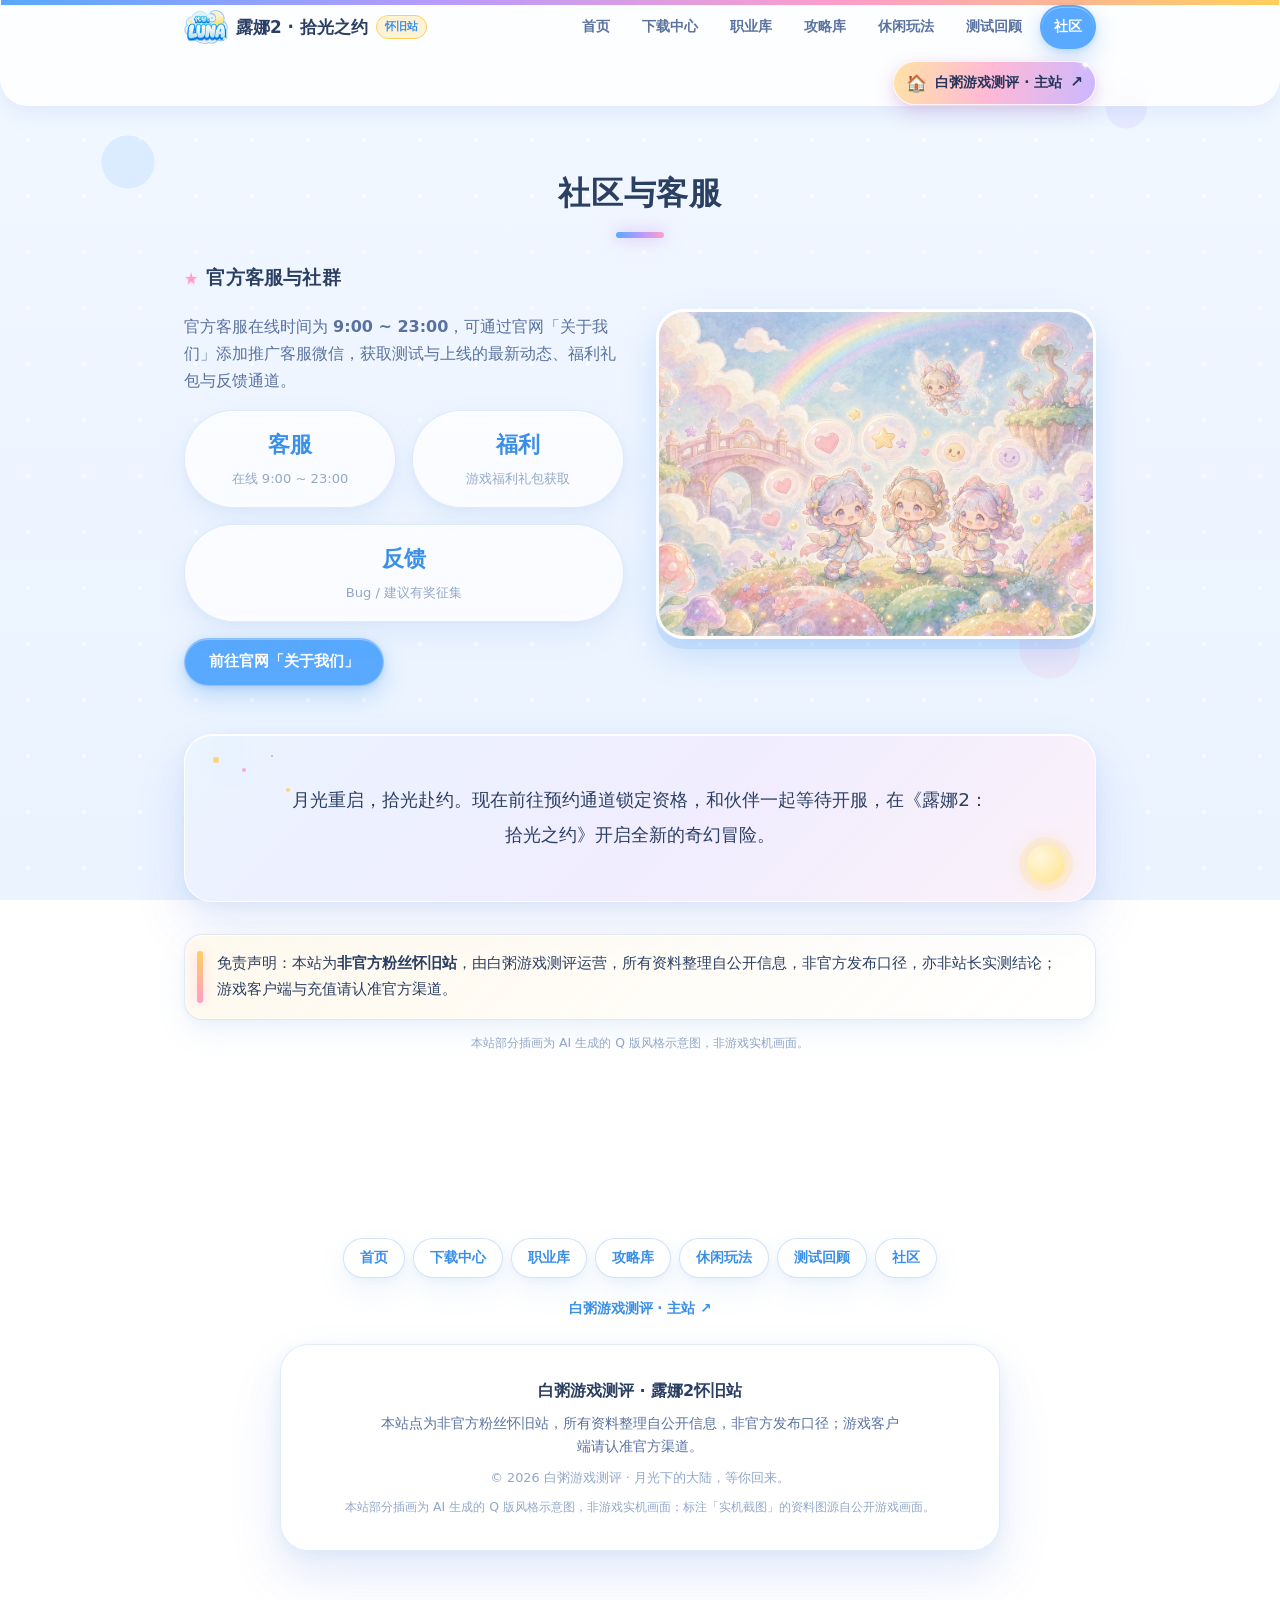
==== commit 8d182296: "chore: 更新站点构建产物" ====
--- a/about/index.html
+++ b/about/index.html
@@ -1,4 +1,4 @@
-<!DOCTYPE html><html lang="zh-CN" data-astro-cid-z4jru4n3> <head><meta charset="utf-8"><meta name="viewport" content="width=device-width, initial-scale=1, viewport-fit=cover"><title>社区 · 露娜2怀旧站</title><meta name="description" content="《露娜2：拾光之约》怀旧站社区：客服微信引流、官方社群与怀旧寄语。非官方粉丝站，资料整理自公开信息。"><meta name="baidu-site-verification" content="codeva-sFs97n5T8T"><link rel="icon" href="/favicon.svg" type="image/svg+xml"><link rel="stylesheet" href="/_astro/BaseLayout.BGzCqL8Y.css"><style>.feature[data-astro-cid-ta2fbyqs] .lead[data-astro-cid-ta2fbyqs]{text-align:left}.feature[data-astro-cid-ta2fbyqs] img[data-astro-cid-ta2fbyqs]{aspect-ratio:4/3;object-fit:cover;border-radius:var(--r-lg);border:3px solid #fff;box-shadow:0 10px #3a8fe81f,0 16px 34px #3a8fe838}h3[data-astro-cid-ta2fbyqs]{font-family:var(--font-display);letter-spacing:.01em;font-weight:800}h3[data-astro-cid-ta2fbyqs]:before{content:"★";color:var(--pink);text-shadow:0 2px #ff9ec940;margin-right:.5em;font-size:.85em}@media (max-width:640px){.section[data-astro-cid-ta2fbyqs]{overflow-wrap:anywhere}.feature[data-astro-cid-ta2fbyqs]{gap:var(--s4);grid-template-columns:1fr}.stats[data-astro-cid-ta2fbyqs],.stat[data-astro-cid-ta2fbyqs]{min-width:0}.btn[data-astro-cid-ta2fbyqs]{min-height:48px}a[data-astro-cid-ta2fbyqs]{min-height:44px}}@media (prefers-reduced-motion:reduce){.feature[data-astro-cid-ta2fbyqs] img[data-astro-cid-ta2fbyqs],.btn[data-astro-cid-ta2fbyqs],a[data-astro-cid-ta2fbyqs],h3[data-astro-cid-ta2fbyqs],h3[data-astro-cid-ta2fbyqs]:before,.quote[data-astro-cid-ta2fbyqs],.notice[data-astro-cid-ta2fbyqs],.stat[data-astro-cid-ta2fbyqs]{transition:none!important;animation:none!important;transform:none!important}}
-</style></head> <body data-astro-cid-z4jru4n3> <header class="site-header" data-astro-cid-z4jru4n3> <div class="rainbow-bar" aria-hidden="true" data-astro-cid-z4jru4n3></div> <div class="container site-header__inner" data-astro-cid-z4jru4n3> <a class="brand" href="/" data-astro-cid-z4jru4n3> <span class="brand__moon" data-astro-cid-z4jru4n3>🌙</span> <span class="brand__name" data-astro-cid-z4jru4n3>露娜2 · 拾光之约</span> <span class="brand__tag" data-astro-cid-z4jru4n3>怀旧站</span> </a> <nav class="site-nav" aria-label="主导航" data-astro-cid-z4jru4n3> <a href="/" class data-astro-cid-z4jru4n3>首页</a><a href="/download/" class data-astro-cid-z4jru4n3>下载中心</a><a href="/classes/" class data-astro-cid-z4jru4n3>职业库</a><a href="/guides/" class data-astro-cid-z4jru4n3>攻略库</a><a href="/life/" class data-astro-cid-z4jru4n3>休闲玩法</a><a href="/test/" class data-astro-cid-z4jru4n3>测试回顾</a><a href="/about/" class="is-active" data-astro-cid-z4jru4n3>社区</a> </nav> <a class="home-link" href="https://baizhou.xin" target="_blank" rel="noopener" aria-label="前往白粥游戏测评主站" data-astro-cid-z4jru4n3> <span class="home-link__icon" aria-hidden="true" data-astro-cid-z4jru4n3>🏠</span> <span class="home-link__text" data-astro-cid-z4jru4n3>白粥游戏测评 · 主站</span> <span class="home-link__arrow" aria-hidden="true" data-astro-cid-z4jru4n3>↗</span> </a> </div> </header> <main data-astro-cid-z4jru4n3>  <section class="container section" data-astro-cid-ta2fbyqs> <h2 class="h2" data-astro-cid-ta2fbyqs>社区与客服</h2> <div class="feature" style="margin-top: var(--s5);" data-astro-cid-ta2fbyqs> <div data-astro-cid-ta2fbyqs> <h3 data-astro-cid-ta2fbyqs>官方客服与社群</h3> <p class="lead" data-astro-cid-ta2fbyqs>官方客服在线时间为 <b data-astro-cid-ta2fbyqs>9:00 ~ 23:00</b>，可通过官网「关于我们」添加推广客服微信，获取测试与上线的最新动态、福利礼包与反馈通道。</p> <div class="stats" data-astro-cid-ta2fbyqs> <div class="stat" data-astro-cid-ta2fbyqs><b data-astro-cid-ta2fbyqs>客服</b><span data-astro-cid-ta2fbyqs>在线 9:00 ~ 23:00</span></div> <div class="stat" data-astro-cid-ta2fbyqs><b data-astro-cid-ta2fbyqs>福利</b><span data-astro-cid-ta2fbyqs>游戏福利礼包获取</span></div> <div class="stat" data-astro-cid-ta2fbyqs><b data-astro-cid-ta2fbyqs>反馈</b><span data-astro-cid-ta2fbyqs>Bug / 建议有奖征集</span></div> </div> <a class="btn btn-primary" href="https://yxwl2026.com" target="_blank" rel="nofollow noopener" data-astro-cid-ta2fbyqs>前往官网「关于我们」</a> </div> <img src="/covers/jungle.webp" alt="黑暗丛林" loading="lazy" width="1014" height="758" data-astro-cid-ta2fbyqs> </div> <div class="quote" style="margin-top: var(--s7);" data-astro-cid-ta2fbyqs> <p data-astro-cid-ta2fbyqs>月光重启，拾光赴约。现在前往预约通道锁定资格，和伙伴一起等待开服，在《露娜2：拾光之约》开启全新的奇幻冒险。</p> </div> <div class="notice" style="margin-top: var(--s6);" data-astro-cid-ta2fbyqs>
+<!DOCTYPE html><html lang="zh-CN" data-astro-cid-z4jru4n3> <head><meta charset="utf-8"><meta name="viewport" content="width=device-width, initial-scale=1, viewport-fit=cover"><title>社区 · 露娜2怀旧站</title><meta name="description" content="《露娜2：拾光之约》怀旧站社区：客服微信引流、官方社群与怀旧寄语。非官方粉丝站，资料整理自公开信息。"><meta name="baidu-site-verification" content="codeva-sFs97n5T8T"><link rel="icon" href="/favicon.png" type="image/png" sizes="64x64"><link rel="icon" href="/favicon.svg" type="image/svg+xml"><link rel="apple-touch-icon" href="/favicon.png"><link rel="stylesheet" href="/_astro/BaseLayout.BP8F30kJ.css"><style>.feature[data-astro-cid-ta2fbyqs] .lead[data-astro-cid-ta2fbyqs]{text-align:left}.feature[data-astro-cid-ta2fbyqs] img[data-astro-cid-ta2fbyqs]{aspect-ratio:4/3;object-fit:cover;border-radius:var(--r-lg);border:3px solid #fff;box-shadow:0 10px #3a8fe81f,0 16px 34px #3a8fe838}h3[data-astro-cid-ta2fbyqs]{font-family:var(--font-display);letter-spacing:.01em;font-weight:800}h3[data-astro-cid-ta2fbyqs]:before{content:"★";color:var(--pink);text-shadow:0 2px #ff9ec940;margin-right:.5em;font-size:.85em}@media (max-width:640px){.section[data-astro-cid-ta2fbyqs]{overflow-wrap:anywhere}.feature[data-astro-cid-ta2fbyqs]{gap:var(--s4);grid-template-columns:1fr}.stats[data-astro-cid-ta2fbyqs],.stat[data-astro-cid-ta2fbyqs]{min-width:0}.btn[data-astro-cid-ta2fbyqs]{min-height:48px}a[data-astro-cid-ta2fbyqs]{min-height:44px}}@media (prefers-reduced-motion:reduce){.feature[data-astro-cid-ta2fbyqs] img[data-astro-cid-ta2fbyqs],.btn[data-astro-cid-ta2fbyqs],a[data-astro-cid-ta2fbyqs],h3[data-astro-cid-ta2fbyqs],h3[data-astro-cid-ta2fbyqs]:before,.quote[data-astro-cid-ta2fbyqs],.notice[data-astro-cid-ta2fbyqs],.stat[data-astro-cid-ta2fbyqs]{transition:none!important;animation:none!important;transform:none!important}}
+</style></head> <body data-astro-cid-z4jru4n3> <header class="site-header" data-astro-cid-z4jru4n3> <div class="rainbow-bar" aria-hidden="true" data-astro-cid-z4jru4n3></div> <div class="container site-header__inner" data-astro-cid-z4jru4n3> <a class="brand" href="/" data-astro-cid-z4jru4n3> <img class="brand__logo" src="/covers/luna-logo.png" alt="代号：LUNA 游戏图标" width="155" height="122" data-astro-cid-z4jru4n3> <span class="brand__name" data-astro-cid-z4jru4n3>露娜2 · 拾光之约</span> <span class="brand__tag" data-astro-cid-z4jru4n3>怀旧站</span> </a> <nav class="site-nav" aria-label="主导航" data-astro-cid-z4jru4n3> <a href="/" class data-astro-cid-z4jru4n3>首页</a><a href="/download/" class data-astro-cid-z4jru4n3>下载中心</a><a href="/classes/" class data-astro-cid-z4jru4n3>职业库</a><a href="/guides/" class data-astro-cid-z4jru4n3>攻略库</a><a href="/life/" class data-astro-cid-z4jru4n3>休闲玩法</a><a href="/test/" class data-astro-cid-z4jru4n3>测试回顾</a><a href="/about/" class="is-active" data-astro-cid-z4jru4n3>社区</a> </nav> <a class="home-link" href="https://baizhou.xin" target="_blank" rel="noopener" aria-label="前往白粥游戏测评主站" data-astro-cid-z4jru4n3> <span class="home-link__icon" aria-hidden="true" data-astro-cid-z4jru4n3>🏠</span> <span class="home-link__text" data-astro-cid-z4jru4n3>白粥游戏测评 · 主站</span> <span class="home-link__arrow" aria-hidden="true" data-astro-cid-z4jru4n3>↗</span> </a> </div> </header> <main data-astro-cid-z4jru4n3>  <section class="container section" data-astro-cid-ta2fbyqs> <h2 class="h2" data-astro-cid-ta2fbyqs>社区与客服</h2> <div class="feature" style="margin-top: var(--s5);" data-astro-cid-ta2fbyqs> <div data-astro-cid-ta2fbyqs> <h3 data-astro-cid-ta2fbyqs>官方客服与社群</h3> <p class="lead" data-astro-cid-ta2fbyqs>官方客服在线时间为 <b data-astro-cid-ta2fbyqs>9:00 ~ 23:00</b>，可通过官网「关于我们」添加推广客服微信，获取测试与上线的最新动态、福利礼包与反馈通道。</p> <div class="stats" data-astro-cid-ta2fbyqs> <div class="stat" data-astro-cid-ta2fbyqs><b data-astro-cid-ta2fbyqs>客服</b><span data-astro-cid-ta2fbyqs>在线 9:00 ~ 23:00</span></div> <div class="stat" data-astro-cid-ta2fbyqs><b data-astro-cid-ta2fbyqs>福利</b><span data-astro-cid-ta2fbyqs>游戏福利礼包获取</span></div> <div class="stat" data-astro-cid-ta2fbyqs><b data-astro-cid-ta2fbyqs>反馈</b><span data-astro-cid-ta2fbyqs>Bug / 建议有奖征集</span></div> </div> <a class="btn btn-primary" href="https://yxwl2026.com" target="_blank" rel="nofollow noopener" data-astro-cid-ta2fbyqs>前往官网「关于我们」</a> </div> <img src="/covers/q-social.webp" alt="结伴社交与表情 Q 版插画（AI 生成 Q 版风格示意图，非游戏实机画面）" loading="lazy" width="1280" height="792" data-astro-cid-ta2fbyqs> </div> <div class="quote" style="margin-top: var(--s7);" data-astro-cid-ta2fbyqs> <p data-astro-cid-ta2fbyqs>月光重启，拾光赴约。现在前往预约通道锁定资格，和伙伴一起等待开服，在《露娜2：拾光之约》开启全新的奇幻冒险。</p> </div> <div class="notice" style="margin-top: var(--s6);" data-astro-cid-ta2fbyqs>
 免责声明：本站为<b data-astro-cid-ta2fbyqs>非官方粉丝怀旧站</b>，由白粥游戏测评运营，所有资料整理自公开信息，非官方发布口径，亦非站长实测结论；游戏客户端与充值请认准官方渠道。
-</div> </section>  </main> <footer class="site-footer" data-astro-cid-z4jru4n3> <div class="container" data-astro-cid-z4jru4n3> <nav class="footer-nav" aria-label="页脚导航" data-astro-cid-z4jru4n3> <a href="/" data-astro-cid-z4jru4n3>首页</a><a href="/download/" data-astro-cid-z4jru4n3>下载中心</a><a href="/classes/" data-astro-cid-z4jru4n3>职业库</a><a href="/guides/" data-astro-cid-z4jru4n3>攻略库</a><a href="/life/" data-astro-cid-z4jru4n3>休闲玩法</a><a href="/test/" data-astro-cid-z4jru4n3>测试回顾</a><a href="/about/" data-astro-cid-z4jru4n3>社区</a> </nav> <a class="footer-home" href="https://baizhou.xin" target="_blank" rel="noopener" data-astro-cid-z4jru4n3>白粥游戏测评 · 主站 ↗</a> <div class="footer-card" data-astro-cid-z4jru4n3> <p class="site-footer__brand" data-astro-cid-z4jru4n3>白粥游戏测评 · 露娜2怀旧站</p> <p class="site-footer__note" data-astro-cid-z4jru4n3>本站点为非官方粉丝怀旧站，所有资料整理自公开信息，非官方发布口径；游戏客户端请认准官方渠道。</p> <p class="site-footer__copy" data-astro-cid-z4jru4n3>© 2026 白粥游戏测评 · 月光下的大陆，等你回来。</p> </div> </div> </footer> <button id="back-to-top" class="back-to-top" type="button" aria-label="返回顶部" data-astro-cid-z4jru4n3>↑</button><script type="module">document.addEventListener(`contextmenu`,function(e){e.target instanceof HTMLImageElement&&e.preventDefault()}),document.addEventListener(`dragstart`,function(e){e.target instanceof HTMLImageElement&&e.preventDefault()});</script><script type="module">(function(){let e=document.getElementById(`back-to-top`);if(!(e instanceof HTMLElement))return;let t=window.matchMedia(`(prefers-reduced-motion: reduce)`).matches,n=!1,r=!1;function i(){r=!1;var t=window.scrollY>400;t!==n&&(n=t,e.classList.toggle(`is-visible`,t))}function a(){r||(r=!0,window.requestAnimationFrame(i))}window.addEventListener(`scroll`,a,{passive:!0}),window.addEventListener(`resize`,a,{passive:!0}),e.addEventListener(`click`,function(){t?window.scrollTo(0,0):window.scrollTo({top:0,behavior:`smooth`})}),i()})();</script><script type="module">(function(){var e=document.documentElement;if(window.matchMedia(`(prefers-reduced-motion: reduce)`).matches||!(`IntersectionObserver`in window))return;var t=Array.prototype.slice.call(document.querySelectorAll(`.section > .h2, .cards > *, .grid > *, .stats > *, .notice, .quote, .feature`));if(!t.length)return;e.classList.add(`js-reveal`),t.forEach(function(e){e.classList.add(`reveal`)});function n(){t.forEach(function(e){e.classList.add(`is-in`)}),e.classList.remove(`js-reveal`)}var r=window.innerHeight||e.clientHeight,i=[];if(t.forEach(function(e){var t=e.getBoundingClientRect();t.top<r&&t.bottom>0?e.classList.add(`is-in`):i.push(e)}),i.length)try{var a=new IntersectionObserver(function(e){var t=[];e.forEach(function(e){e.isIntersecting&&(t.push(e.target),a.unobserve(e.target))}),t.forEach(function(e,t){var n=Math.min(t*60,240);n===0?e.classList.add(`is-in`):window.setTimeout(function(){e.classList.add(`is-in`)},n)})},{rootMargin:`0px 0px -40px 0px`,threshold:.06});i.forEach(function(e){a.observe(e)}),window.setTimeout(function(){e.classList.contains(`js-reveal`)&&i.forEach(function(t){if(!t.classList.contains(`is-in`)){var n=t.getBoundingClientRect();n.top<(window.innerHeight||e.clientHeight)&&n.bottom>0&&t.classList.add(`is-in`)}})},1500)}catch{n()}})(),(function(){var e=document.querySelector(`.site-header`);if(!(e instanceof HTMLElement))return;var t=!1,n=!1;function r(){n=!1;var r=window.scrollY>20;r!==t&&(t=r,e.classList.toggle(`is-scrolled`,r))}function i(){n||(n=!0,window.requestAnimationFrame(r))}window.addEventListener(`scroll`,i,{passive:!0}),window.addEventListener(`resize`,i,{passive:!0}),r()})();</script> </body> </html>+</div> <p style="color: var(--text-3); font-size: 0.78rem; text-align: center;" data-astro-cid-ta2fbyqs>本站部分插画为 AI 生成的 Q 版风格示意图，非游戏实机画面。</p> </section>  </main> <footer class="site-footer" data-astro-cid-z4jru4n3> <div class="container" data-astro-cid-z4jru4n3> <nav class="footer-nav" aria-label="页脚导航" data-astro-cid-z4jru4n3> <a href="/" data-astro-cid-z4jru4n3>首页</a><a href="/download/" data-astro-cid-z4jru4n3>下载中心</a><a href="/classes/" data-astro-cid-z4jru4n3>职业库</a><a href="/guides/" data-astro-cid-z4jru4n3>攻略库</a><a href="/life/" data-astro-cid-z4jru4n3>休闲玩法</a><a href="/test/" data-astro-cid-z4jru4n3>测试回顾</a><a href="/about/" data-astro-cid-z4jru4n3>社区</a> </nav> <a class="footer-home" href="https://baizhou.xin" target="_blank" rel="noopener" data-astro-cid-z4jru4n3>白粥游戏测评 · 主站 ↗</a> <div class="footer-card" data-astro-cid-z4jru4n3> <p class="site-footer__brand" data-astro-cid-z4jru4n3>白粥游戏测评 · 露娜2怀旧站</p> <p class="site-footer__note" data-astro-cid-z4jru4n3>本站点为非官方粉丝怀旧站，所有资料整理自公开信息，非官方发布口径；游戏客户端请认准官方渠道。</p> <p class="site-footer__copy" data-astro-cid-z4jru4n3>© 2026 白粥游戏测评 · 月光下的大陆，等你回来。</p> <p class="site-footer__ai" data-astro-cid-z4jru4n3>本站部分插画为 AI 生成的 Q 版风格示意图，非游戏实机画面；标注「实机截图」的资料图源自公开游戏画面。</p> </div> </div> </footer> <button id="back-to-top" class="back-to-top" type="button" aria-label="返回顶部" data-astro-cid-z4jru4n3>↑</button><script type="module">document.addEventListener(`contextmenu`,function(e){e.target instanceof HTMLImageElement&&e.preventDefault()}),document.addEventListener(`dragstart`,function(e){e.target instanceof HTMLImageElement&&e.preventDefault()});</script><script type="module">(function(){let e=document.getElementById(`back-to-top`);if(!(e instanceof HTMLElement))return;let t=window.matchMedia(`(prefers-reduced-motion: reduce)`).matches,n=!1,r=!1;function i(){r=!1;var t=window.scrollY>400;t!==n&&(n=t,e.classList.toggle(`is-visible`,t))}function a(){r||(r=!0,window.requestAnimationFrame(i))}window.addEventListener(`scroll`,a,{passive:!0}),window.addEventListener(`resize`,a,{passive:!0}),e.addEventListener(`click`,function(){t?window.scrollTo(0,0):window.scrollTo({top:0,behavior:`smooth`})}),i()})();</script><script type="module">(function(){var e=document.documentElement;if(window.matchMedia(`(prefers-reduced-motion: reduce)`).matches||!(`IntersectionObserver`in window))return;var t=Array.prototype.slice.call(document.querySelectorAll(`.section > .h2, .cards > *, .grid > *, .stats > *, .notice, .quote, .feature`));if(!t.length)return;e.classList.add(`js-reveal`),t.forEach(function(e){e.classList.add(`reveal`)});function n(){t.forEach(function(e){e.classList.add(`is-in`)}),e.classList.remove(`js-reveal`)}var r=window.innerHeight||e.clientHeight,i=[];if(t.forEach(function(e){var t=e.getBoundingClientRect();t.top<r&&t.bottom>0?e.classList.add(`is-in`):i.push(e)}),i.length)try{var a=new IntersectionObserver(function(e){var t=[];e.forEach(function(e){e.isIntersecting&&(t.push(e.target),a.unobserve(e.target))}),t.forEach(function(e,t){var n=Math.min(t*60,240);n===0?e.classList.add(`is-in`):window.setTimeout(function(){e.classList.add(`is-in`)},n)})},{rootMargin:`0px 0px -40px 0px`,threshold:.06});i.forEach(function(e){a.observe(e)}),window.setTimeout(function(){e.classList.contains(`js-reveal`)&&i.forEach(function(t){if(!t.classList.contains(`is-in`)){var n=t.getBoundingClientRect();n.top<(window.innerHeight||e.clientHeight)&&n.bottom>0&&t.classList.add(`is-in`)}})},1500)}catch{n()}})(),(function(){var e=document.querySelector(`.site-header`);if(!(e instanceof HTMLElement))return;var t=!1,n=!1;function r(){n=!1;var r=window.scrollY>20;r!==t&&(t=r,e.classList.toggle(`is-scrolled`,r))}function i(){n||(n=!0,window.requestAnimationFrame(r))}window.addEventListener(`scroll`,i,{passive:!0}),window.addEventListener(`resize`,i,{passive:!0}),r()})();</script> </body> </html>
--- a/_astro/BaseLayout.BP8F30kJ.css
+++ b/_astro/BaseLayout.BP8F30kJ.css
@@ -0,0 +1 @@
+:root{--s1:4px;--s2:8px;--s3:12px;--s4:16px;--s5:24px;--s6:32px;--s7:48px;--s8:64px;--r-sm:10px;--r-md:18px;--r-lg:28px;--r-full:999px;--bg:#f2f8ff;--surface-1:#fff;--surface-2:#f7fbff;--line:#5a96dc29;--line-accent:#5a96dc42;--text:#2b3f63;--text-2:#5a72a0;--text-3:#93a8c9;--accent:#58a9ff;--accent-hover:#3a8fe8;--accent-soft:#e6f2ff;--pink:#ff9ec9;--purple:#b49bff;--mint:#6fdcc3;--yellow:#ffcf5c;--cream:#fff8ea;--font-display:"Yuanti SC", "幼圆", "YouYuan", "PingFang SC", "Microsoft YaHei", "Noto Sans SC", system-ui, sans-serif;--font-body:"Yuanti SC", "幼圆", "YouYuan", "PingFang SC", "Microsoft YaHei", "Noto Sans SC", system-ui, sans-serif;--container:960px;--shadow-sm:0 2px 6px #5a96dc0f, 0 12px 28px #5a96dc1a, inset 0 1px 0 #ffffffe6;--shadow-md:0 4px 12px #5a96dc14, 0 20px 44px #5a96dc24, 0 30px 60px #b49bff14, inset 0 1px 0 #fffffff2;--shadow-lift: 0 4px 10px #5a96dc1a, 0 18px 40px #5a96dc2e, 0 28px 60px #b49bff1f, inset 0 1px 0 #fffffff2;--glass:#ffffffb8;--line-soft:#5a96dc2e;--ease-soft:cubic-bezier(.22, 1, .36, 1);--ease-pop:cubic-bezier(.34, 1.4, .64, 1)}.section{padding-block:calc(var(--s7) + var(--s3))}.h2{font-family:var(--font-display);text-align:center;margin:0 0 var(--s5);letter-spacing:.02em;font-size:clamp(1.4rem,1rem + 1.4vw,2rem);font-weight:800}.h2:after{content:"";width:48px;height:6px;margin:var(--s3) auto 0;border-radius:var(--r-full);background:linear-gradient(90deg, var(--accent), var(--purple), var(--pink));display:block;box-shadow:0 0 14px #b49bff8c,0 0 26px #ff9ec959}.lead{color:var(--text-2);text-align:center;max-width:62ch;margin-inline:auto}.feature .lead,.feature p{text-align:left;max-width:none;margin-inline:0}.btn{min-height:48px;padding:0 var(--s5);border:1px solid var(--line-soft);border-radius:var(--r-full);font-family:var(--font-display);cursor:pointer;transition:transform .35s var(--ease-soft), box-shadow .35s var(--ease-soft), background-color .25s ease, border-color .25s ease;justify-content:center;align-items:center;font-size:.95rem;font-weight:700;text-decoration:none;display:inline-flex}.btn:hover{transform:translateY(-2px)scale(1.02)}.btn-primary{background:var(--accent);color:#fff;border-color:#ffffff4d;box-shadow:0 2px 6px #3a8fe82e,0 10px 24px #3a8fe842,inset 0 1px #ffffff59}.btn-primary:hover{background:var(--accent-hover);box-shadow:0 4px 10px #3a8fe838,0 16px 34px #3a8fe857,0 26px 52px #b49bff2e,inset 0 1px #fff6}.btn-ghost{background:var(--glass);color:var(--accent-hover);border-color:var(--line-soft);-webkit-backdrop-filter:blur(8px);backdrop-filter:blur(8px);box-shadow:var(--shadow-sm)}.btn-ghost:hover{background:var(--accent-soft);box-shadow:var(--shadow-lift)}.btn:active{box-shadow:var(--shadow-sm);transform:translateY(0)scale(.98)}.notice{border:1px solid var(--line-soft);color:var(--text);border-radius:var(--r-md);padding:var(--s4) var(--s5) var(--s4) var(--s6);text-align:left;box-shadow:var(--shadow-sm);-webkit-backdrop-filter:blur(10px);backdrop-filter:blur(10px);background:linear-gradient(135deg,#fff8ead1,#ffffffb3);font-size:.95rem;position:relative}.notice:before{content:"";left:var(--s3);top:var(--s4);bottom:var(--s4);border-radius:var(--r-full);background:linear-gradient(var(--yellow), var(--pink));width:6px;position:absolute;box-shadow:0 0 12px #ff9ec973}.cards{gap:var(--s5);grid-template-columns:repeat(3,1fr);display:grid}.card,a.card{background:var(--glass);border:1px solid var(--line-soft);border-radius:var(--r-lg);box-shadow:var(--shadow-sm);-webkit-backdrop-filter:blur(10px);backdrop-filter:blur(10px);transition:transform .4s var(--ease-soft), box-shadow .4s var(--ease-soft), border-color .3s ease;overflow:hidden}a.card{min-height:44px;color:var(--text);text-decoration:none;display:block}.card:hover,a.card:hover{border-color:var(--line-accent);box-shadow:var(--shadow-lift);transform:translateY(-6px)}.card img,a.card img{width:calc(100% - var(--s4) - var(--s4));margin:var(--s4) var(--s4) 0;aspect-ratio:16/10;object-fit:cover;background:var(--surface-2);border-radius:var(--r-md);border:1px solid var(--line-soft);box-shadow:var(--shadow-sm);transition:transform .5s var(--ease-soft);display:block}.card:hover img,a.card:hover img{transform:scale(1.05)}.card h3{margin:var(--s4) var(--s4) var(--s2);font-family:var(--font-display);font-weight:800}.card p{margin:0 var(--s4) var(--s4);color:var(--text-2);font-size:.9rem}.grid{gap:var(--s4);grid-template-columns:repeat(3,1fr);display:grid}.tile{gap:var(--s1);background:var(--glass);border:1px solid var(--line-soft);border-radius:var(--r-lg);min-height:44px;padding:var(--s5);color:var(--text);box-shadow:var(--shadow-sm);-webkit-backdrop-filter:blur(10px);backdrop-filter:blur(10px);transition:transform .4s var(--ease-soft), box-shadow .4s var(--ease-soft), border-color .3s ease;flex-direction:column;text-decoration:none;display:flex;position:relative}.tile:before{content:"";filter:blur(.4px);opacity:.9;pointer-events:none;z-index:0;background:radial-gradient(circle at 32% 30%,#ffe1f0f2,#ffc2de6b 62%,#ffc2de00 100%);border-radius:50%;width:40px;height:40px;position:absolute;top:14px;left:14px;box-shadow:0 6px 16px #ff9ec94d}.grid .tile:nth-child(3n+2):before{background:radial-gradient(circle at 32% 30%,#e6dbfff2,#cdb7ff6b 62%,#cdb7ff00 100%);box-shadow:0 6px 16px #b49bff4d}.grid .tile:nth-child(3n+3):before{background:radial-gradient(circle at 32% 30%,#d8f2fff2,#b6e4ff6b 62%,#b6e4ff00 100%);box-shadow:0 6px 16px #58a9ff4d}.tile>span,.tile>small{z-index:1;position:relative}.tile:hover{border-color:var(--accent);box-shadow:var(--shadow-lift);transform:translateY(-6px)}.tile:active{box-shadow:var(--shadow-sm);transform:translateY(-2px)scale(.99)}.tile span{font-family:var(--font-display);font-size:1.1rem;font-weight:700}.tile small{color:var(--text-3);font-size:.82rem}.quote{border-radius:var(--r-lg);padding:var(--s7) var(--s6);text-align:center;box-shadow:var(--shadow-md);-webkit-backdrop-filter:blur(12px);backdrop-filter:blur(12px);background:linear-gradient(135deg,#eaf4ffc7 0%,#f1eaffc7 52%,#fff0f7c7 100%);border:1px solid #ffffffd9;position:relative;overflow:hidden}.quote:before{content:"";background:var(--yellow);width:6px;height:6px;box-shadow:28px 10px 0 -1px var(--pink), 56px -4px 0 -2px var(--purple), 16px 32px 0 -2px #fff, 72px 30px 0 -1px var(--yellow);opacity:.85;pointer-events:none;border-radius:50%;position:absolute;top:22px;left:28px}.quote:after{content:"";opacity:.85;pointer-events:none;background:radial-gradient(circle at 34% 32%,#fff8d8,#ffdf73);border-radius:50%;width:38px;height:38px;position:absolute;bottom:18px;right:30px;box-shadow:0 0 0 8px #ffcf5c2e,0 0 22px #ffcf5c73}.quote p{z-index:1;color:var(--text);max-width:60ch;margin:0 auto;font-size:1.15rem;line-height:1.9;position:relative}.feature{gap:var(--s6);grid-template-columns:1fr 1fr;align-items:center;display:grid}.feature img{border-radius:var(--r-lg);border:1px solid var(--line-soft);width:100%;box-shadow:var(--shadow-md)}.feature h3{font-family:var(--font-display);margin-top:0;font-weight:800}.stats{gap:var(--s4);margin:var(--s4) 0;flex-wrap:wrap;display:flex}.stat{background:var(--glass);border:1px solid var(--line-soft);border-radius:var(--r-full);padding:var(--s4) var(--s5);text-align:center;box-shadow:var(--shadow-sm);-webkit-backdrop-filter:blur(8px);backdrop-filter:blur(8px);flex:140px}.stat b{color:var(--accent-hover);font-size:1.35rem;font-family:var(--font-display);font-weight:800;display:block}.stat span{color:var(--text-3);font-size:.82rem}.btn:focus-visible{outline:3px solid var(--accent);outline-offset:3px}.tile:focus-visible{outline:3px solid var(--accent);outline-offset:3px}a.card:focus-visible{outline:3px solid var(--accent);outline-offset:3px}.site-footer .footer-card.footer-card{border:1px solid var(--line-soft);background:var(--glass);box-shadow:var(--shadow-md);-webkit-backdrop-filter:blur(12px);backdrop-filter:blur(12px)}html.js-reveal .reveal{opacity:0;transition:opacity .6s var(--ease-soft), transform .6s var(--ease-soft);transform:translateY(18px)}html.js-reveal .reveal.is-in{opacity:1;transform:none}@media (max-width:860px){.cards,.grid{grid-template-columns:1fr 1fr}.feature{grid-template-columns:1fr}}@media (max-width:600px){.cards,.grid{grid-template-columns:1fr}}.tile,a.card{min-height:44px}@media (prefers-reduced-motion:reduce){*,:before,:after{transition:none!important;animation:none!important}.btn:hover,.btn:active,.btn-primary:hover,.btn-ghost:hover,.card:hover,a.card:hover,.tile:hover,.tile:active,.card:hover img,a.card:hover img{transform:none!important}html.js-reveal .reveal{opacity:1!important;transition:none!important;transform:none!important}}@view-transition{navigation:auto}@supports (view-transition-name:none){::view-transition-old(root){animation:.25s both vt-fade-out}::view-transition-new(root){animation:.25s both vt-fade-in}@media (prefers-reduced-motion:reduce){::view-transition-old(root){animation-duration:1ms}::view-transition-new(root){animation-duration:1ms}}}@keyframes vt-fade-out{to{opacity:0}}@keyframes vt-fade-in{0%{opacity:0}}*{box-sizing:border-box}html{scroll-behavior:smooth}body{min-height:100vh;font-family:var(--font-body);color:var(--text);-webkit-font-smoothing:antialiased;background:linear-gradient(#f2f8ff 0%,#eef5ff 45%,#eaf3ff 100%) fixed;margin:0;line-height:1.7}body:before{content:"";z-index:-1;pointer-events:none;opacity:.9;background-image:radial-gradient(circle at 10% 18%,#58a9ff29 0 26px,#0000 27px),radial-gradient(circle at 88% 12%,#b49bff26 0 20px,#0000 21px),radial-gradient(circle at 82% 72%,#ff9ec924 0 30px,#0000 31px),radial-gradient(circle at 18% 84%,#6fdcc324 0 22px,#0000 23px),radial-gradient(circle,#ffffffbf 2px,#0000 2.5px);background-repeat:no-repeat,no-repeat,no-repeat,no-repeat,repeat;background-size:auto,auto,auto,auto,56px 56px;position:fixed;inset:0}a{color:var(--accent-hover);text-decoration:none}img{max-width:100%;height:auto;display:block}:is(a:focus-visible,button:focus-visible){outline-offset:2px;border-radius:var(--r-sm);outline:3px solid #3a8fe8}.container{max-width:var(--container);padding-inline:var(--s5);margin-inline:auto}.rainbow-bar[data-astro-cid-z4jru4n3]{background:linear-gradient(90deg,#58a9ff 0%,#b49bff 33%,#ff9ec9 66%,#ffcf5c 100%);height:5px}.site-header[data-astro-cid-z4jru4n3]{z-index:50;-webkit-backdrop-filter:blur(12px);backdrop-filter:blur(12px);border-radius:0 0 var(--r-lg) var(--r-lg);background:#ffffffd1;border:1px solid #ffffffb3;border-top:none;transition:box-shadow .25s,background-color .25s;position:sticky;top:0;box-shadow:0 6px 24px #5a96dc24}.site-header[data-astro-cid-z4jru4n3].is-scrolled{background:#fffffff0;box-shadow:0 10px 30px #5a96dc38}.site-header__inner[data-astro-cid-z4jru4n3]{align-items:center;gap:var(--s3);flex-wrap:wrap;min-height:60px;display:flex}.brand[data-astro-cid-z4jru4n3]{align-items:center;gap:var(--s2);font-family:var(--font-display);color:var(--text);font-weight:700;display:inline-flex}.brand__logo[data-astro-cid-z4jru4n3]{object-fit:contain;flex:none;width:44px;height:auto;display:block}.brand__name[data-astro-cid-z4jru4n3]{font-size:1.05rem}.brand__tag[data-astro-cid-z4jru4n3]{color:#3a8fe8;border-radius:var(--r-full);padding:1px var(--s2);background:#fff3d6;border:1px solid #ffcf5c;font-size:.7rem}.site-nav[data-astro-cid-z4jru4n3]{gap:var(--s1);flex-wrap:wrap;margin-left:auto;display:flex}.site-nav[data-astro-cid-z4jru4n3] a[data-astro-cid-z4jru4n3]{color:var(--text-2);padding:var(--s2) var(--s3);border-radius:var(--r-full);white-space:nowrap;border:2px solid #0000;align-items:center;min-height:44px;font-size:.86rem;font-weight:600;transition:transform .15s,background .2s,color .2s,box-shadow .2s;display:inline-flex}.site-nav[data-astro-cid-z4jru4n3] a[data-astro-cid-z4jru4n3]:hover{background:var(--accent-soft);color:var(--accent-hover);transform:translateY(-2px)}.site-nav[data-astro-cid-z4jru4n3] a[data-astro-cid-z4jru4n3].is-active{color:#fff;background:#58a9ff;box-shadow:0 2px 6px #3a8fe82e,0 10px 24px #3a8fe842,inset 0 1px #ffffff59}.site-nav[data-astro-cid-z4jru4n3] a[data-astro-cid-z4jru4n3].is-active:hover{transform:translateY(-2px)}.home-link[data-astro-cid-z4jru4n3]{align-items:center;gap:var(--s2);white-space:nowrap;min-height:44px;padding:0 var(--s3);border-radius:var(--r-full);color:#27365c;font-family:var(--font-display);background:linear-gradient(100deg,#ffe2a6 0%,#ffb9d6 48%,#cbb8ff 100%);border:1px solid #fffc;flex:none;margin-left:auto;font-size:.86rem;font-weight:700;text-decoration:none;transition:transform .2s cubic-bezier(.34,1.56,.64,1),box-shadow .2s,filter .2s;display:inline-flex;position:relative;box-shadow:0 8px 20px #b080ce4d,0 2px 8px #ffa0c833}.home-link[data-astro-cid-z4jru4n3]:before{content:"✦";color:#fff;text-shadow:0 0 6px #ffffffe6;pointer-events:none;font-size:.7rem;position:absolute;top:-.5em;right:.45em}.home-link__icon[data-astro-cid-z4jru4n3]{font-size:1.05rem;line-height:1}.home-link__arrow[data-astro-cid-z4jru4n3]{font-size:.95rem;line-height:1;transition:transform .2s}.home-link[data-astro-cid-z4jru4n3]:hover{filter:saturate(1.08);transform:translateY(-2px);box-shadow:0 12px 26px #b080ce5c,0 2px 10px #ffa0c83d}.home-link[data-astro-cid-z4jru4n3]:hover .home-link__arrow[data-astro-cid-z4jru4n3]{transform:translate(3px)}.home-link[data-astro-cid-z4jru4n3]:active{transform:translateY(1px);box-shadow:0 4px 12px #b080ce47}.home-link[data-astro-cid-z4jru4n3]:focus-visible{outline-offset:3px;outline:3px solid #3a8fe8}.site-footer[data-astro-cid-z4jru4n3]{margin-top:var(--s8);padding:var(--s7) 0 var(--s8);text-align:center}.footer-nav[data-astro-cid-z4jru4n3]{justify-content:center;gap:var(--s2);margin-bottom:var(--s4);flex-wrap:wrap;display:flex}.footer-nav[data-astro-cid-z4jru4n3] a[data-astro-cid-z4jru4n3]{color:var(--accent-hover);background:var(--surface-1);border:1px solid var(--line-accent);border-radius:var(--r-full);padding:var(--s1) var(--s4);min-height:40px;box-shadow:var(--shadow-sm);align-items:center;font-size:.85rem;font-weight:600;transition:transform .15s,background .2s;display:inline-flex}.footer-nav[data-astro-cid-z4jru4n3] a[data-astro-cid-z4jru4n3]:hover{background:var(--accent-soft);transform:translateY(-2px)}.footer-home[data-astro-cid-z4jru4n3]{color:#3a8fe8;margin-bottom:var(--s5);justify-content:center;align-items:center;font-size:.85rem;font-weight:600;display:inline-flex}.footer-card[data-astro-cid-z4jru4n3]{border-radius:var(--r-lg);max-width:720px;padding:var(--s6) var(--s5);background:#ffffffc7;border:1px solid #fffc;margin-inline:auto;box-shadow:0 12px 32px #5a96dc29}.site-footer__brand[data-astro-cid-z4jru4n3]{font-weight:700;font-family:var(--font-display);margin:0 0 var(--s2)}.site-footer__note[data-astro-cid-z4jru4n3]{color:var(--text-2);max-width:60ch;margin:0 auto var(--s2);font-size:.85rem}.site-footer__copy[data-astro-cid-z4jru4n3]{color:var(--text-3);margin:0;font-size:.8rem}.site-footer__ai[data-astro-cid-z4jru4n3]{color:var(--text-3);margin:var(--s2) 0 0;font-size:.78rem}.back-to-top[data-astro-cid-z4jru4n3]{right:var(--s5);bottom:var(--s5);z-index:60;border-radius:var(--r-full);color:#fff;cursor:pointer;opacity:0;visibility:hidden;background:#58a9ff;border:1px solid #ffffffd9;justify-content:center;align-items:center;width:52px;height:52px;font-size:1.4rem;transition:opacity .25s,transform .25s,visibility .25s,box-shadow .15s;display:inline-flex;position:fixed;transform:translateY(12px);box-shadow:0 10px 24px #3a8fe861,0 2px 6px #3a8fe833}.back-to-top[data-astro-cid-z4jru4n3].is-visible{opacity:1;visibility:visible;transform:translateY(0)}.back-to-top[data-astro-cid-z4jru4n3]:hover{transform:translateY(-2px)}.back-to-top[data-astro-cid-z4jru4n3]:active{transform:translateY(2px);box-shadow:0 4px 12px #3a8fe852}@media (max-width:640px){.container{padding-inline:var(--s4)}.site-header__inner[data-astro-cid-z4jru4n3]{align-items:stretch;gap:var(--s2);padding-block:var(--s2);flex-flow:column}.brand[data-astro-cid-z4jru4n3]{align-self:flex-start}.brand__logo[data-astro-cid-z4jru4n3]{width:34px}.site-nav[data-astro-cid-z4jru4n3]{-webkit-overflow-scrolling:touch;scrollbar-width:none;gap:var(--s2);padding-bottom:var(--s1);flex-wrap:nowrap;margin-left:0;overflow-x:auto}.site-nav[data-astro-cid-z4jru4n3]::-webkit-scrollbar{display:none}.site-nav[data-astro-cid-z4jru4n3] a[data-astro-cid-z4jru4n3]{white-space:nowrap;min-height:44px;padding:var(--s2) var(--s3);flex:none;font-size:.85rem}.home-link[data-astro-cid-z4jru4n3]{min-height:44px;margin-left:0;margin-block:var(--s1);align-self:center;font-size:.85rem}.back-to-top[data-astro-cid-z4jru4n3]{right:var(--s4);bottom:var(--s4)}.footer-card[data-astro-cid-z4jru4n3]{padding:var(--s5) var(--s4)}}@media (prefers-reduced-motion:reduce){html{scroll-behavior:auto}.site-nav[data-astro-cid-z4jru4n3] a[data-astro-cid-z4jru4n3],.footer-nav[data-astro-cid-z4jru4n3] a[data-astro-cid-z4jru4n3],.back-to-top[data-astro-cid-z4jru4n3],.site-header[data-astro-cid-z4jru4n3],.home-link[data-astro-cid-z4jru4n3]{transition:none!important;animation:none!important}.site-nav[data-astro-cid-z4jru4n3] a[data-astro-cid-z4jru4n3]:hover,.site-nav[data-astro-cid-z4jru4n3] a[data-astro-cid-z4jru4n3].is-active:hover,.footer-nav[data-astro-cid-z4jru4n3] a[data-astro-cid-z4jru4n3]:hover,.home-link[data-astro-cid-z4jru4n3]:hover,.home-link[data-astro-cid-z4jru4n3]:active,.home-link[data-astro-cid-z4jru4n3]:hover .home-link__arrow[data-astro-cid-z4jru4n3],.back-to-top[data-astro-cid-z4jru4n3],.back-to-top[data-astro-cid-z4jru4n3].is-visible,.back-to-top[data-astro-cid-z4jru4n3]:hover,.back-to-top[data-astro-cid-z4jru4n3]:active{transform:none!important}}
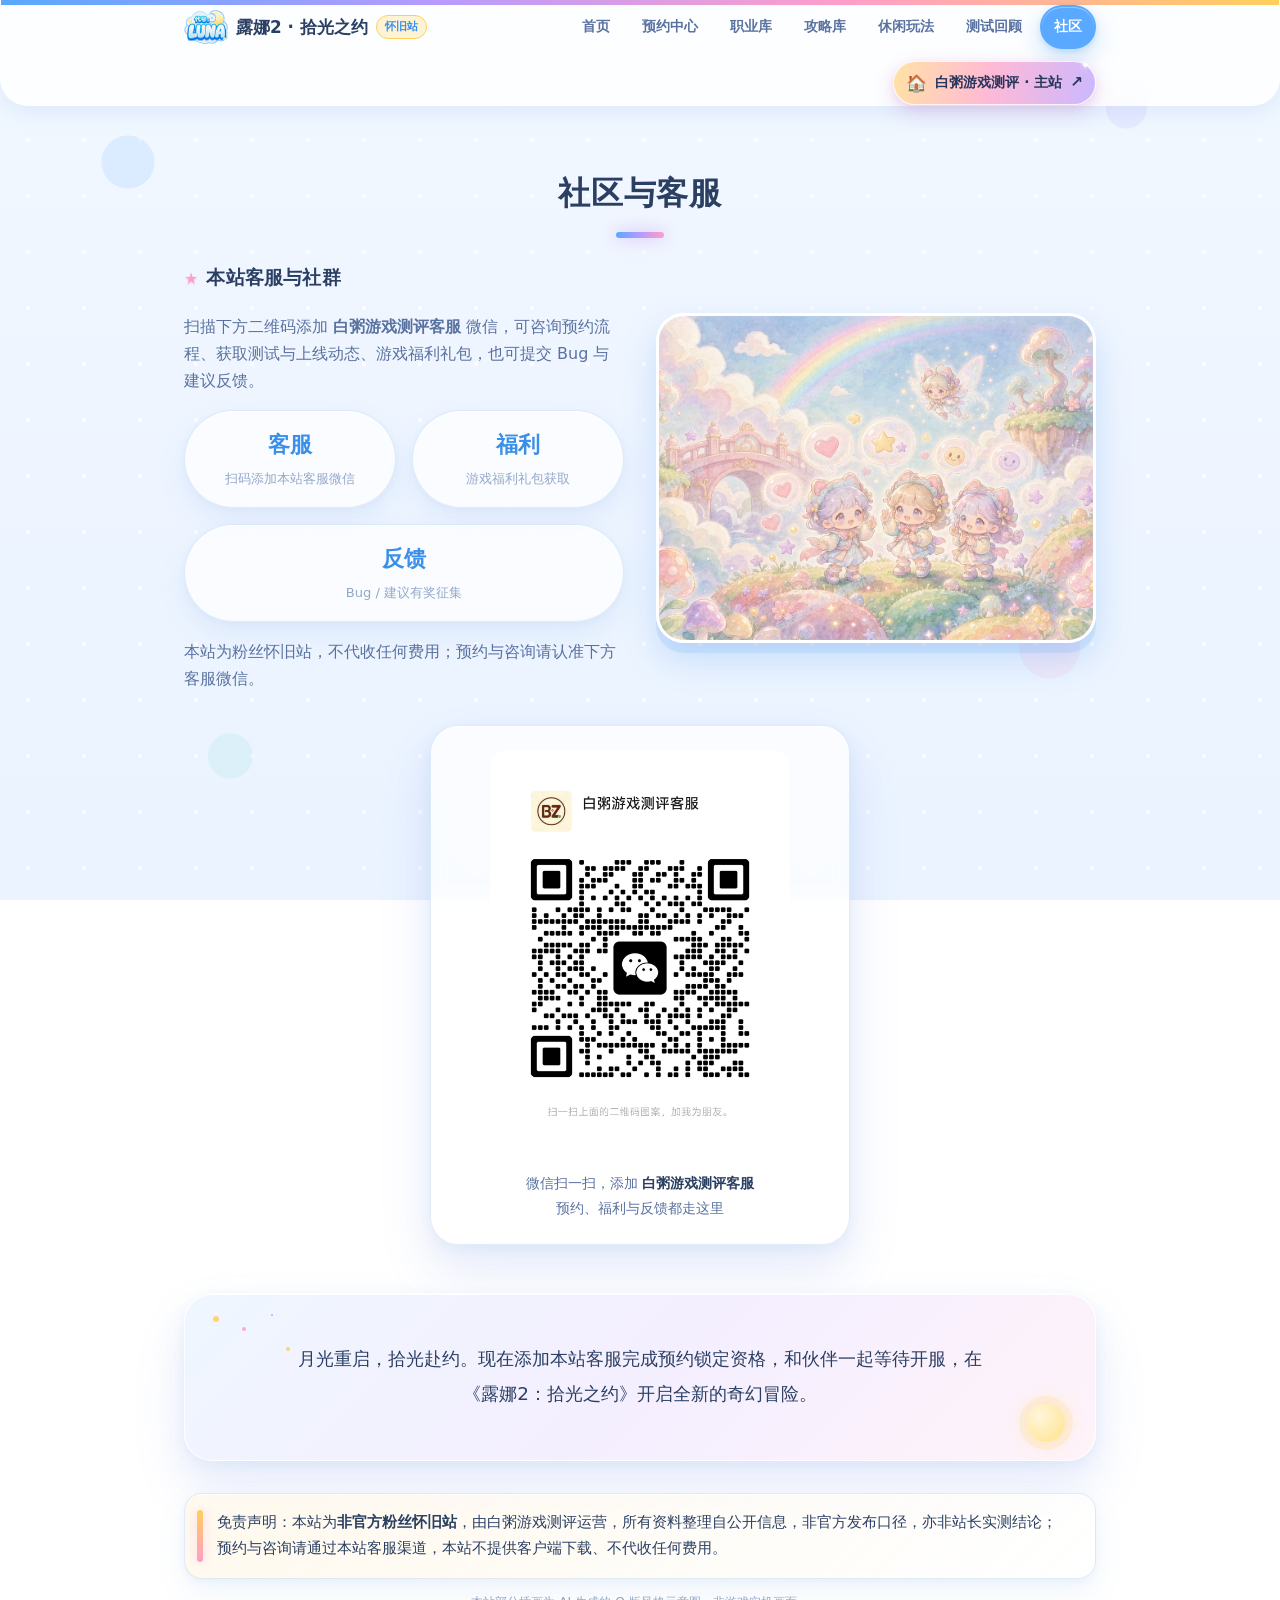
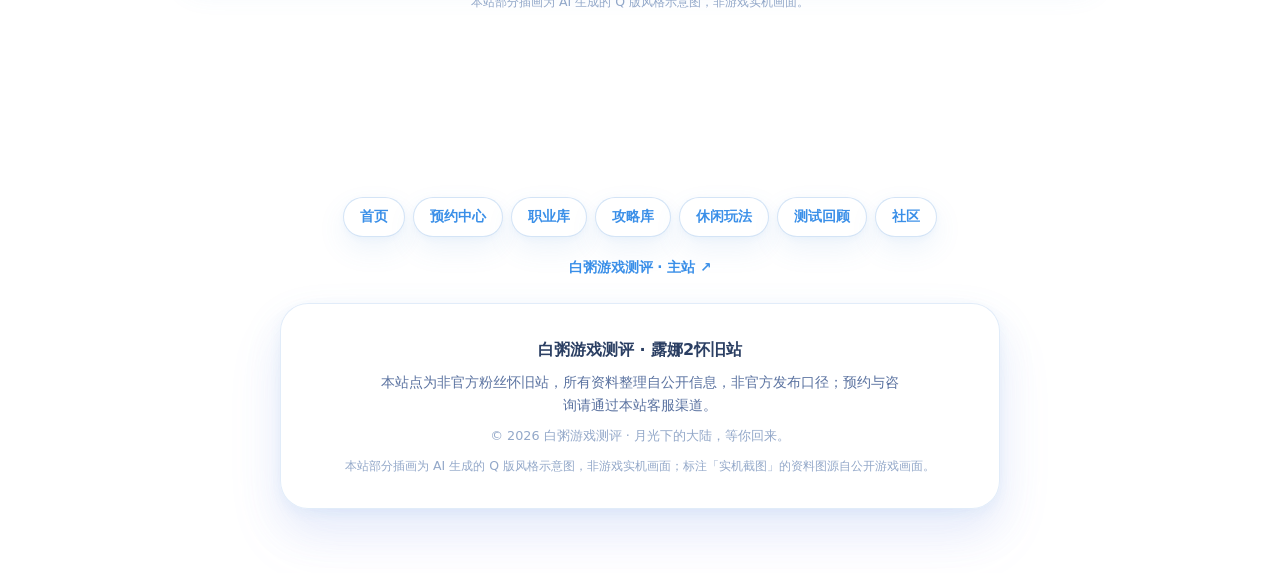
==== commit 2c6e314b: "chore: 更新站点构建产物" ====
--- a/about/index.html
+++ b/about/index.html
@@ -1,4 +1,4 @@
-<!DOCTYPE html><html lang="zh-CN" data-astro-cid-z4jru4n3> <head><meta charset="utf-8"><meta name="viewport" content="width=device-width, initial-scale=1, viewport-fit=cover"><title>社区 · 露娜2怀旧站</title><meta name="description" content="《露娜2：拾光之约》怀旧站社区：客服微信引流、官方社群与怀旧寄语。非官方粉丝站，资料整理自公开信息。"><meta name="baidu-site-verification" content="codeva-sFs97n5T8T"><link rel="icon" href="/favicon.png" type="image/png" sizes="64x64"><link rel="icon" href="/favicon.svg" type="image/svg+xml"><link rel="apple-touch-icon" href="/favicon.png"><link rel="stylesheet" href="/_astro/BaseLayout.BP8F30kJ.css"><style>.feature[data-astro-cid-ta2fbyqs] .lead[data-astro-cid-ta2fbyqs]{text-align:left}.feature[data-astro-cid-ta2fbyqs] img[data-astro-cid-ta2fbyqs]{aspect-ratio:4/3;object-fit:cover;border-radius:var(--r-lg);border:3px solid #fff;box-shadow:0 10px #3a8fe81f,0 16px 34px #3a8fe838}h3[data-astro-cid-ta2fbyqs]{font-family:var(--font-display);letter-spacing:.01em;font-weight:800}h3[data-astro-cid-ta2fbyqs]:before{content:"★";color:var(--pink);text-shadow:0 2px #ff9ec940;margin-right:.5em;font-size:.85em}@media (max-width:640px){.section[data-astro-cid-ta2fbyqs]{overflow-wrap:anywhere}.feature[data-astro-cid-ta2fbyqs]{gap:var(--s4);grid-template-columns:1fr}.stats[data-astro-cid-ta2fbyqs],.stat[data-astro-cid-ta2fbyqs]{min-width:0}.btn[data-astro-cid-ta2fbyqs]{min-height:48px}a[data-astro-cid-ta2fbyqs]{min-height:44px}}@media (prefers-reduced-motion:reduce){.feature[data-astro-cid-ta2fbyqs] img[data-astro-cid-ta2fbyqs],.btn[data-astro-cid-ta2fbyqs],a[data-astro-cid-ta2fbyqs],h3[data-astro-cid-ta2fbyqs],h3[data-astro-cid-ta2fbyqs]:before,.quote[data-astro-cid-ta2fbyqs],.notice[data-astro-cid-ta2fbyqs],.stat[data-astro-cid-ta2fbyqs]{transition:none!important;animation:none!important;transform:none!important}}
-</style></head> <body data-astro-cid-z4jru4n3> <header class="site-header" data-astro-cid-z4jru4n3> <div class="rainbow-bar" aria-hidden="true" data-astro-cid-z4jru4n3></div> <div class="container site-header__inner" data-astro-cid-z4jru4n3> <a class="brand" href="/" data-astro-cid-z4jru4n3> <img class="brand__logo" src="/covers/luna-logo.png" alt="代号：LUNA 游戏图标" width="155" height="122" data-astro-cid-z4jru4n3> <span class="brand__name" data-astro-cid-z4jru4n3>露娜2 · 拾光之约</span> <span class="brand__tag" data-astro-cid-z4jru4n3>怀旧站</span> </a> <nav class="site-nav" aria-label="主导航" data-astro-cid-z4jru4n3> <a href="/" class data-astro-cid-z4jru4n3>首页</a><a href="/download/" class data-astro-cid-z4jru4n3>下载中心</a><a href="/classes/" class data-astro-cid-z4jru4n3>职业库</a><a href="/guides/" class data-astro-cid-z4jru4n3>攻略库</a><a href="/life/" class data-astro-cid-z4jru4n3>休闲玩法</a><a href="/test/" class data-astro-cid-z4jru4n3>测试回顾</a><a href="/about/" class="is-active" data-astro-cid-z4jru4n3>社区</a> </nav> <a class="home-link" href="https://baizhou.xin" target="_blank" rel="noopener" aria-label="前往白粥游戏测评主站" data-astro-cid-z4jru4n3> <span class="home-link__icon" aria-hidden="true" data-astro-cid-z4jru4n3>🏠</span> <span class="home-link__text" data-astro-cid-z4jru4n3>白粥游戏测评 · 主站</span> <span class="home-link__arrow" aria-hidden="true" data-astro-cid-z4jru4n3>↗</span> </a> </div> </header> <main data-astro-cid-z4jru4n3>  <section class="container section" data-astro-cid-ta2fbyqs> <h2 class="h2" data-astro-cid-ta2fbyqs>社区与客服</h2> <div class="feature" style="margin-top: var(--s5);" data-astro-cid-ta2fbyqs> <div data-astro-cid-ta2fbyqs> <h3 data-astro-cid-ta2fbyqs>官方客服与社群</h3> <p class="lead" data-astro-cid-ta2fbyqs>官方客服在线时间为 <b data-astro-cid-ta2fbyqs>9:00 ~ 23:00</b>，可通过官网「关于我们」添加推广客服微信，获取测试与上线的最新动态、福利礼包与反馈通道。</p> <div class="stats" data-astro-cid-ta2fbyqs> <div class="stat" data-astro-cid-ta2fbyqs><b data-astro-cid-ta2fbyqs>客服</b><span data-astro-cid-ta2fbyqs>在线 9:00 ~ 23:00</span></div> <div class="stat" data-astro-cid-ta2fbyqs><b data-astro-cid-ta2fbyqs>福利</b><span data-astro-cid-ta2fbyqs>游戏福利礼包获取</span></div> <div class="stat" data-astro-cid-ta2fbyqs><b data-astro-cid-ta2fbyqs>反馈</b><span data-astro-cid-ta2fbyqs>Bug / 建议有奖征集</span></div> </div> <a class="btn btn-primary" href="https://yxwl2026.com" target="_blank" rel="nofollow noopener" data-astro-cid-ta2fbyqs>前往官网「关于我们」</a> </div> <img src="/covers/q-social.webp" alt="结伴社交与表情 Q 版插画（AI 生成 Q 版风格示意图，非游戏实机画面）" loading="lazy" width="1280" height="792" data-astro-cid-ta2fbyqs> </div> <div class="quote" style="margin-top: var(--s7);" data-astro-cid-ta2fbyqs> <p data-astro-cid-ta2fbyqs>月光重启，拾光赴约。现在前往预约通道锁定资格，和伙伴一起等待开服，在《露娜2：拾光之约》开启全新的奇幻冒险。</p> </div> <div class="notice" style="margin-top: var(--s6);" data-astro-cid-ta2fbyqs>
-免责声明：本站为<b data-astro-cid-ta2fbyqs>非官方粉丝怀旧站</b>，由白粥游戏测评运营，所有资料整理自公开信息，非官方发布口径，亦非站长实测结论；游戏客户端与充值请认准官方渠道。
-</div> <p style="color: var(--text-3); font-size: 0.78rem; text-align: center;" data-astro-cid-ta2fbyqs>本站部分插画为 AI 生成的 Q 版风格示意图，非游戏实机画面。</p> </section>  </main> <footer class="site-footer" data-astro-cid-z4jru4n3> <div class="container" data-astro-cid-z4jru4n3> <nav class="footer-nav" aria-label="页脚导航" data-astro-cid-z4jru4n3> <a href="/" data-astro-cid-z4jru4n3>首页</a><a href="/download/" data-astro-cid-z4jru4n3>下载中心</a><a href="/classes/" data-astro-cid-z4jru4n3>职业库</a><a href="/guides/" data-astro-cid-z4jru4n3>攻略库</a><a href="/life/" data-astro-cid-z4jru4n3>休闲玩法</a><a href="/test/" data-astro-cid-z4jru4n3>测试回顾</a><a href="/about/" data-astro-cid-z4jru4n3>社区</a> </nav> <a class="footer-home" href="https://baizhou.xin" target="_blank" rel="noopener" data-astro-cid-z4jru4n3>白粥游戏测评 · 主站 ↗</a> <div class="footer-card" data-astro-cid-z4jru4n3> <p class="site-footer__brand" data-astro-cid-z4jru4n3>白粥游戏测评 · 露娜2怀旧站</p> <p class="site-footer__note" data-astro-cid-z4jru4n3>本站点为非官方粉丝怀旧站，所有资料整理自公开信息，非官方发布口径；游戏客户端请认准官方渠道。</p> <p class="site-footer__copy" data-astro-cid-z4jru4n3>© 2026 白粥游戏测评 · 月光下的大陆，等你回来。</p> <p class="site-footer__ai" data-astro-cid-z4jru4n3>本站部分插画为 AI 生成的 Q 版风格示意图，非游戏实机画面；标注「实机截图」的资料图源自公开游戏画面。</p> </div> </div> </footer> <button id="back-to-top" class="back-to-top" type="button" aria-label="返回顶部" data-astro-cid-z4jru4n3>↑</button><script type="module">document.addEventListener(`contextmenu`,function(e){e.target instanceof HTMLImageElement&&e.preventDefault()}),document.addEventListener(`dragstart`,function(e){e.target instanceof HTMLImageElement&&e.preventDefault()});</script><script type="module">(function(){let e=document.getElementById(`back-to-top`);if(!(e instanceof HTMLElement))return;let t=window.matchMedia(`(prefers-reduced-motion: reduce)`).matches,n=!1,r=!1;function i(){r=!1;var t=window.scrollY>400;t!==n&&(n=t,e.classList.toggle(`is-visible`,t))}function a(){r||(r=!0,window.requestAnimationFrame(i))}window.addEventListener(`scroll`,a,{passive:!0}),window.addEventListener(`resize`,a,{passive:!0}),e.addEventListener(`click`,function(){t?window.scrollTo(0,0):window.scrollTo({top:0,behavior:`smooth`})}),i()})();</script><script type="module">(function(){var e=document.documentElement;if(window.matchMedia(`(prefers-reduced-motion: reduce)`).matches||!(`IntersectionObserver`in window))return;var t=Array.prototype.slice.call(document.querySelectorAll(`.section > .h2, .cards > *, .grid > *, .stats > *, .notice, .quote, .feature`));if(!t.length)return;e.classList.add(`js-reveal`),t.forEach(function(e){e.classList.add(`reveal`)});function n(){t.forEach(function(e){e.classList.add(`is-in`)}),e.classList.remove(`js-reveal`)}var r=window.innerHeight||e.clientHeight,i=[];if(t.forEach(function(e){var t=e.getBoundingClientRect();t.top<r&&t.bottom>0?e.classList.add(`is-in`):i.push(e)}),i.length)try{var a=new IntersectionObserver(function(e){var t=[];e.forEach(function(e){e.isIntersecting&&(t.push(e.target),a.unobserve(e.target))}),t.forEach(function(e,t){var n=Math.min(t*60,240);n===0?e.classList.add(`is-in`):window.setTimeout(function(){e.classList.add(`is-in`)},n)})},{rootMargin:`0px 0px -40px 0px`,threshold:.06});i.forEach(function(e){a.observe(e)}),window.setTimeout(function(){e.classList.contains(`js-reveal`)&&i.forEach(function(t){if(!t.classList.contains(`is-in`)){var n=t.getBoundingClientRect();n.top<(window.innerHeight||e.clientHeight)&&n.bottom>0&&t.classList.add(`is-in`)}})},1500)}catch{n()}})(),(function(){var e=document.querySelector(`.site-header`);if(!(e instanceof HTMLElement))return;var t=!1,n=!1;function r(){n=!1;var r=window.scrollY>20;r!==t&&(t=r,e.classList.toggle(`is-scrolled`,r))}function i(){n||(n=!0,window.requestAnimationFrame(r))}window.addEventListener(`scroll`,i,{passive:!0}),window.addEventListener(`resize`,i,{passive:!0}),r()})();</script> </body> </html>+<!DOCTYPE html><html lang="zh-CN" data-astro-cid-z4jru4n3> <head><meta charset="utf-8"><meta name="viewport" content="width=device-width, initial-scale=1, viewport-fit=cover"><title>社区与客服 · 露娜2怀旧站</title><meta name="description" content="《露娜2：拾光之约》怀旧站社区：白粥游戏测评客服微信、预约与反馈通道。非官方粉丝站，资料整理自公开信息。"><meta name="baidu-site-verification" content="codeva-sFs97n5T8T"><link rel="icon" href="/favicon.png" type="image/png" sizes="64x64"><link rel="icon" href="/favicon.svg" type="image/svg+xml"><link rel="apple-touch-icon" href="/favicon.png"><link rel="stylesheet" href="/_astro/BaseLayout.C_95fPhS.css"><style>.feature[data-astro-cid-ta2fbyqs] .lead[data-astro-cid-ta2fbyqs]{text-align:left}.feature[data-astro-cid-ta2fbyqs] img[data-astro-cid-ta2fbyqs]{aspect-ratio:4/3;object-fit:cover;border-radius:var(--r-lg);border:3px solid #fff;box-shadow:0 10px #3a8fe81f,0 16px 34px #3a8fe838}h3[data-astro-cid-ta2fbyqs]{font-family:var(--font-display);letter-spacing:.01em;font-weight:800}h3[data-astro-cid-ta2fbyqs]:before{content:"★";color:var(--pink);text-shadow:0 2px #ff9ec940;margin-right:.5em;font-size:.85em}@media (max-width:640px){.section[data-astro-cid-ta2fbyqs]{overflow-wrap:anywhere}.feature[data-astro-cid-ta2fbyqs]{gap:var(--s4);grid-template-columns:1fr}.stats[data-astro-cid-ta2fbyqs],.stat[data-astro-cid-ta2fbyqs]{min-width:0}.btn[data-astro-cid-ta2fbyqs]{min-height:48px}a[data-astro-cid-ta2fbyqs]{min-height:44px}}@media (prefers-reduced-motion:reduce){.feature[data-astro-cid-ta2fbyqs] img[data-astro-cid-ta2fbyqs],.btn[data-astro-cid-ta2fbyqs],a[data-astro-cid-ta2fbyqs],h3[data-astro-cid-ta2fbyqs],h3[data-astro-cid-ta2fbyqs]:before,.quote[data-astro-cid-ta2fbyqs],.notice[data-astro-cid-ta2fbyqs],.stat[data-astro-cid-ta2fbyqs],.kefu-card[data-astro-cid-ta2fbyqs]{transition:none!important;animation:none!important;transform:none!important}}
+</style></head> <body data-astro-cid-z4jru4n3> <header class="site-header" data-astro-cid-z4jru4n3> <div class="rainbow-bar" aria-hidden="true" data-astro-cid-z4jru4n3></div> <div class="container site-header__inner" data-astro-cid-z4jru4n3> <a class="brand" href="/" data-astro-cid-z4jru4n3> <img class="brand__logo" src="/covers/luna-logo.png" alt="代号：LUNA 游戏图标" width="155" height="122" data-astro-cid-z4jru4n3> <span class="brand__name" data-astro-cid-z4jru4n3>露娜2 · 拾光之约</span> <span class="brand__tag" data-astro-cid-z4jru4n3>怀旧站</span> </a> <nav class="site-nav" aria-label="主导航" data-astro-cid-z4jru4n3> <a href="/" class data-astro-cid-z4jru4n3>首页</a><a href="/download/" class data-astro-cid-z4jru4n3>预约中心</a><a href="/classes/" class data-astro-cid-z4jru4n3>职业库</a><a href="/guides/" class data-astro-cid-z4jru4n3>攻略库</a><a href="/life/" class data-astro-cid-z4jru4n3>休闲玩法</a><a href="/test/" class data-astro-cid-z4jru4n3>测试回顾</a><a href="/about/" class="is-active" data-astro-cid-z4jru4n3>社区</a> </nav> <a class="home-link" href="https://baizhou.xin" target="_blank" rel="noopener" aria-label="前往白粥游戏测评主站" data-astro-cid-z4jru4n3> <span class="home-link__icon" aria-hidden="true" data-astro-cid-z4jru4n3>🏠</span> <span class="home-link__text" data-astro-cid-z4jru4n3>白粥游戏测评 · 主站</span> <span class="home-link__arrow" aria-hidden="true" data-astro-cid-z4jru4n3>↗</span> </a> </div> </header> <main data-astro-cid-z4jru4n3>  <section class="container section" data-astro-cid-ta2fbyqs> <h2 class="h2" data-astro-cid-ta2fbyqs>社区与客服</h2> <div class="feature" style="margin-top: var(--s5);" data-astro-cid-ta2fbyqs> <div data-astro-cid-ta2fbyqs> <h3 data-astro-cid-ta2fbyqs>本站客服与社群</h3> <p class="lead" data-astro-cid-ta2fbyqs>扫描下方二维码添加 <b data-astro-cid-ta2fbyqs>白粥游戏测评客服</b> 微信，可咨询预约流程、获取测试与上线动态、游戏福利礼包，也可提交 Bug 与建议反馈。</p> <div class="stats" data-astro-cid-ta2fbyqs> <div class="stat" data-astro-cid-ta2fbyqs><b data-astro-cid-ta2fbyqs>客服</b><span data-astro-cid-ta2fbyqs>扫码添加本站客服微信</span></div> <div class="stat" data-astro-cid-ta2fbyqs><b data-astro-cid-ta2fbyqs>福利</b><span data-astro-cid-ta2fbyqs>游戏福利礼包获取</span></div> <div class="stat" data-astro-cid-ta2fbyqs><b data-astro-cid-ta2fbyqs>反馈</b><span data-astro-cid-ta2fbyqs>Bug / 建议有奖征集</span></div> </div> <p class="lead" style="margin-bottom: 0;" data-astro-cid-ta2fbyqs>本站为粉丝怀旧站，不代收任何费用；预约与咨询请认准下方客服微信。</p> </div> <img src="/covers/q-social.webp" alt="结伴社交与表情 Q 版插画（AI 生成 Q 版风格示意图，非游戏实机画面）" loading="lazy" width="1280" height="792" data-astro-cid-ta2fbyqs> </div> <div class="kefu-card" style="margin-top: var(--s6);" data-astro-cid-ta2fbyqs> <img class="kefu-card__img" src="/covers/kefu-qr.png" alt="白粥游戏测评客服微信二维码，扫码添加好友咨询" width="1108" height="1512" loading="lazy" data-astro-cid-ta2fbyqs> <p class="kefu-card__cap" data-astro-cid-ta2fbyqs>微信扫一扫，添加 <b data-astro-cid-ta2fbyqs>白粥游戏测评客服</b><br data-astro-cid-ta2fbyqs>预约、福利与反馈都走这里</p> </div> <div class="quote" style="margin-top: var(--s7);" data-astro-cid-ta2fbyqs> <p data-astro-cid-ta2fbyqs>月光重启，拾光赴约。现在添加本站客服完成预约锁定资格，和伙伴一起等待开服，在《露娜2：拾光之约》开启全新的奇幻冒险。</p> </div> <div class="notice" style="margin-top: var(--s6);" data-astro-cid-ta2fbyqs>
+免责声明：本站为<b data-astro-cid-ta2fbyqs>非官方粉丝怀旧站</b>，由白粥游戏测评运营，所有资料整理自公开信息，非官方发布口径，亦非站长实测结论；预约与咨询请通过本站客服渠道，本站不提供客户端下载、不代收任何费用。
+</div> <p style="color: var(--text-3); font-size: 0.78rem; text-align: center;" data-astro-cid-ta2fbyqs>本站部分插画为 AI 生成的 Q 版风格示意图，非游戏实机画面。</p> </section>  </main> <footer class="site-footer" data-astro-cid-z4jru4n3> <div class="container" data-astro-cid-z4jru4n3> <nav class="footer-nav" aria-label="页脚导航" data-astro-cid-z4jru4n3> <a href="/" data-astro-cid-z4jru4n3>首页</a><a href="/download/" data-astro-cid-z4jru4n3>预约中心</a><a href="/classes/" data-astro-cid-z4jru4n3>职业库</a><a href="/guides/" data-astro-cid-z4jru4n3>攻略库</a><a href="/life/" data-astro-cid-z4jru4n3>休闲玩法</a><a href="/test/" data-astro-cid-z4jru4n3>测试回顾</a><a href="/about/" data-astro-cid-z4jru4n3>社区</a> </nav> <a class="footer-home" href="https://baizhou.xin" target="_blank" rel="noopener" data-astro-cid-z4jru4n3>白粥游戏测评 · 主站 ↗</a> <div class="footer-card" data-astro-cid-z4jru4n3> <p class="site-footer__brand" data-astro-cid-z4jru4n3>白粥游戏测评 · 露娜2怀旧站</p> <p class="site-footer__note" data-astro-cid-z4jru4n3>本站点为非官方粉丝怀旧站，所有资料整理自公开信息，非官方发布口径；预约与咨询请通过本站客服渠道。</p> <p class="site-footer__copy" data-astro-cid-z4jru4n3>© 2026 白粥游戏测评 · 月光下的大陆，等你回来。</p> <p class="site-footer__ai" data-astro-cid-z4jru4n3>本站部分插画为 AI 生成的 Q 版风格示意图，非游戏实机画面；标注「实机截图」的资料图源自公开游戏画面。</p> </div> </div> </footer> <button id="back-to-top" class="back-to-top" type="button" aria-label="返回顶部" data-astro-cid-z4jru4n3>↑</button><script type="module">document.addEventListener(`contextmenu`,function(e){e.target instanceof HTMLImageElement&&e.preventDefault()}),document.addEventListener(`dragstart`,function(e){e.target instanceof HTMLImageElement&&e.preventDefault()});</script><script type="module">(function(){let e=document.getElementById(`back-to-top`);if(!(e instanceof HTMLElement))return;let t=window.matchMedia(`(prefers-reduced-motion: reduce)`).matches,n=!1,r=!1;function i(){r=!1;var t=window.scrollY>400;t!==n&&(n=t,e.classList.toggle(`is-visible`,t))}function a(){r||(r=!0,window.requestAnimationFrame(i))}window.addEventListener(`scroll`,a,{passive:!0}),window.addEventListener(`resize`,a,{passive:!0}),e.addEventListener(`click`,function(){t?window.scrollTo(0,0):window.scrollTo({top:0,behavior:`smooth`})}),i()})();</script><script type="module">(function(){var e=document.documentElement;if(window.matchMedia(`(prefers-reduced-motion: reduce)`).matches||!(`IntersectionObserver`in window))return;var t=Array.prototype.slice.call(document.querySelectorAll(`.section > .h2, .cards > *, .grid > *, .stats > *, .notice, .quote, .feature`));if(!t.length)return;e.classList.add(`js-reveal`),t.forEach(function(e){e.classList.add(`reveal`)});function n(){t.forEach(function(e){e.classList.add(`is-in`)}),e.classList.remove(`js-reveal`)}var r=window.innerHeight||e.clientHeight,i=[];if(t.forEach(function(e){var t=e.getBoundingClientRect();t.top<r&&t.bottom>0?e.classList.add(`is-in`):i.push(e)}),i.length)try{var a=new IntersectionObserver(function(e){var t=[];e.forEach(function(e){e.isIntersecting&&(t.push(e.target),a.unobserve(e.target))}),t.forEach(function(e,t){var n=Math.min(t*60,240);n===0?e.classList.add(`is-in`):window.setTimeout(function(){e.classList.add(`is-in`)},n)})},{rootMargin:`0px 0px -40px 0px`,threshold:.06});i.forEach(function(e){a.observe(e)}),window.setTimeout(function(){e.classList.contains(`js-reveal`)&&i.forEach(function(t){if(!t.classList.contains(`is-in`)){var n=t.getBoundingClientRect();n.top<(window.innerHeight||e.clientHeight)&&n.bottom>0&&t.classList.add(`is-in`)}})},1500)}catch{n()}})(),(function(){var e=document.querySelector(`.site-header`);if(!(e instanceof HTMLElement))return;var t=!1,n=!1;function r(){n=!1;var r=window.scrollY>20;r!==t&&(t=r,e.classList.toggle(`is-scrolled`,r))}function i(){n||(n=!0,window.requestAnimationFrame(r))}window.addEventListener(`scroll`,i,{passive:!0}),window.addEventListener(`resize`,i,{passive:!0}),r()})();</script> </body> </html>
--- a/_astro/BaseLayout.C_95fPhS.css
+++ b/_astro/BaseLayout.C_95fPhS.css
@@ -0,0 +1 @@
+:root{--s1:4px;--s2:8px;--s3:12px;--s4:16px;--s5:24px;--s6:32px;--s7:48px;--s8:64px;--r-sm:10px;--r-md:18px;--r-lg:28px;--r-full:999px;--bg:#f2f8ff;--surface-1:#fff;--surface-2:#f7fbff;--line:#5a96dc29;--line-accent:#5a96dc42;--text:#2b3f63;--text-2:#5a72a0;--text-3:#93a8c9;--accent:#58a9ff;--accent-hover:#3a8fe8;--accent-soft:#e6f2ff;--pink:#ff9ec9;--purple:#b49bff;--mint:#6fdcc3;--yellow:#ffcf5c;--cream:#fff8ea;--font-display:"Yuanti SC", "幼圆", "YouYuan", "PingFang SC", "Microsoft YaHei", "Noto Sans SC", system-ui, sans-serif;--font-body:"Yuanti SC", "幼圆", "YouYuan", "PingFang SC", "Microsoft YaHei", "Noto Sans SC", system-ui, sans-serif;--container:960px;--shadow-sm:0 2px 6px #5a96dc0f, 0 12px 28px #5a96dc1a, inset 0 1px 0 #ffffffe6;--shadow-md:0 4px 12px #5a96dc14, 0 20px 44px #5a96dc24, 0 30px 60px #b49bff14, inset 0 1px 0 #fffffff2;--shadow-lift: 0 4px 10px #5a96dc1a, 0 18px 40px #5a96dc2e, 0 28px 60px #b49bff1f, inset 0 1px 0 #fffffff2;--glass:#ffffffb8;--line-soft:#5a96dc2e;--ease-soft:cubic-bezier(.22, 1, .36, 1);--ease-pop:cubic-bezier(.34, 1.4, .64, 1)}.section{padding-block:calc(var(--s7) + var(--s3))}.h2{font-family:var(--font-display);text-align:center;margin:0 0 var(--s5);letter-spacing:.02em;font-size:clamp(1.4rem,1rem + 1.4vw,2rem);font-weight:800}.h2:after{content:"";width:48px;height:6px;margin:var(--s3) auto 0;border-radius:var(--r-full);background:linear-gradient(90deg, var(--accent), var(--purple), var(--pink));display:block;box-shadow:0 0 14px #b49bff8c,0 0 26px #ff9ec959}.lead{color:var(--text-2);text-align:center;max-width:62ch;margin-inline:auto}.feature .lead,.feature p{text-align:left;max-width:none;margin-inline:0}.btn{min-height:48px;padding:0 var(--s5);border:1px solid var(--line-soft);border-radius:var(--r-full);font-family:var(--font-display);cursor:pointer;transition:transform .35s var(--ease-soft), box-shadow .35s var(--ease-soft), background-color .25s ease, border-color .25s ease;justify-content:center;align-items:center;font-size:.95rem;font-weight:700;text-decoration:none;display:inline-flex}.btn:hover{transform:translateY(-2px)scale(1.02)}.btn-primary{background:var(--accent);color:#fff;border-color:#ffffff4d;box-shadow:0 2px 6px #3a8fe82e,0 10px 24px #3a8fe842,inset 0 1px #ffffff59}.btn-primary:hover{background:var(--accent-hover);box-shadow:0 4px 10px #3a8fe838,0 16px 34px #3a8fe857,0 26px 52px #b49bff2e,inset 0 1px #fff6}.btn-ghost{background:var(--glass);color:var(--accent-hover);border-color:var(--line-soft);-webkit-backdrop-filter:blur(8px);backdrop-filter:blur(8px);box-shadow:var(--shadow-sm)}.btn-ghost:hover{background:var(--accent-soft);box-shadow:var(--shadow-lift)}.btn:active{box-shadow:var(--shadow-sm);transform:translateY(0)scale(.98)}.notice{border:1px solid var(--line-soft);color:var(--text);border-radius:var(--r-md);padding:var(--s4) var(--s5) var(--s4) var(--s6);text-align:left;box-shadow:var(--shadow-sm);-webkit-backdrop-filter:blur(10px);backdrop-filter:blur(10px);background:linear-gradient(135deg,#fff8ead1,#ffffffb3);font-size:.95rem;position:relative}.notice:before{content:"";left:var(--s3);top:var(--s4);bottom:var(--s4);border-radius:var(--r-full);background:linear-gradient(var(--yellow), var(--pink));width:6px;position:absolute;box-shadow:0 0 12px #ff9ec973}.cards{gap:var(--s5);grid-template-columns:repeat(3,1fr);display:grid}.card,a.card{background:var(--glass);border:1px solid var(--line-soft);border-radius:var(--r-lg);box-shadow:var(--shadow-sm);-webkit-backdrop-filter:blur(10px);backdrop-filter:blur(10px);transition:transform .4s var(--ease-soft), box-shadow .4s var(--ease-soft), border-color .3s ease;overflow:hidden}a.card{min-height:44px;color:var(--text);text-decoration:none;display:block}.card:hover,a.card:hover{border-color:var(--line-accent);box-shadow:var(--shadow-lift);transform:translateY(-6px)}.card img,a.card img{width:calc(100% - var(--s4) - var(--s4));margin:var(--s4) var(--s4) 0;aspect-ratio:16/10;object-fit:cover;background:var(--surface-2);border-radius:var(--r-md);border:1px solid var(--line-soft);box-shadow:var(--shadow-sm);transition:transform .5s var(--ease-soft);display:block}.card:hover img,a.card:hover img{transform:scale(1.05)}.card h3{margin:var(--s4) var(--s4) var(--s2);font-family:var(--font-display);font-weight:800}.card p{margin:0 var(--s4) var(--s4);color:var(--text-2);font-size:.9rem}.grid{gap:var(--s4);grid-template-columns:repeat(3,1fr);display:grid}.tile{gap:var(--s1);background:var(--glass);border:1px solid var(--line-soft);border-radius:var(--r-lg);min-height:44px;padding:var(--s5);color:var(--text);box-shadow:var(--shadow-sm);-webkit-backdrop-filter:blur(10px);backdrop-filter:blur(10px);transition:transform .4s var(--ease-soft), box-shadow .4s var(--ease-soft), border-color .3s ease;flex-direction:column;text-decoration:none;display:flex;position:relative}.tile:before{content:"";filter:blur(.4px);opacity:.9;pointer-events:none;z-index:0;background:radial-gradient(circle at 32% 30%,#ffe1f0f2,#ffc2de6b 62%,#ffc2de00 100%);border-radius:50%;width:40px;height:40px;position:absolute;top:14px;left:14px;box-shadow:0 6px 16px #ff9ec94d}.grid .tile:nth-child(3n+2):before{background:radial-gradient(circle at 32% 30%,#e6dbfff2,#cdb7ff6b 62%,#cdb7ff00 100%);box-shadow:0 6px 16px #b49bff4d}.grid .tile:nth-child(3n+3):before{background:radial-gradient(circle at 32% 30%,#d8f2fff2,#b6e4ff6b 62%,#b6e4ff00 100%);box-shadow:0 6px 16px #58a9ff4d}.tile>span,.tile>small{z-index:1;position:relative}.tile:hover{border-color:var(--accent);box-shadow:var(--shadow-lift);transform:translateY(-6px)}.tile:active{box-shadow:var(--shadow-sm);transform:translateY(-2px)scale(.99)}.tile span{font-family:var(--font-display);font-size:1.1rem;font-weight:700}.tile small{color:var(--text-3);font-size:.82rem}.quote{border-radius:var(--r-lg);padding:var(--s7) var(--s6);text-align:center;box-shadow:var(--shadow-md);-webkit-backdrop-filter:blur(12px);backdrop-filter:blur(12px);background:linear-gradient(135deg,#eaf4ffc7 0%,#f1eaffc7 52%,#fff0f7c7 100%);border:1px solid #ffffffd9;position:relative;overflow:hidden}.quote:before{content:"";background:var(--yellow);width:6px;height:6px;box-shadow:28px 10px 0 -1px var(--pink), 56px -4px 0 -2px var(--purple), 16px 32px 0 -2px #fff, 72px 30px 0 -1px var(--yellow);opacity:.85;pointer-events:none;border-radius:50%;position:absolute;top:22px;left:28px}.quote:after{content:"";opacity:.85;pointer-events:none;background:radial-gradient(circle at 34% 32%,#fff8d8,#ffdf73);border-radius:50%;width:38px;height:38px;position:absolute;bottom:18px;right:30px;box-shadow:0 0 0 8px #ffcf5c2e,0 0 22px #ffcf5c73}.quote p{z-index:1;color:var(--text);max-width:60ch;margin:0 auto;font-size:1.15rem;line-height:1.9;position:relative}.feature{gap:var(--s6);grid-template-columns:1fr 1fr;align-items:center;display:grid}.feature img{border-radius:var(--r-lg);border:1px solid var(--line-soft);width:100%;box-shadow:var(--shadow-md)}.feature h3{font-family:var(--font-display);margin-top:0;font-weight:800}.stats{gap:var(--s4);margin:var(--s4) 0;flex-wrap:wrap;display:flex}.stat{background:var(--glass);border:1px solid var(--line-soft);border-radius:var(--r-full);padding:var(--s4) var(--s5);text-align:center;box-shadow:var(--shadow-sm);-webkit-backdrop-filter:blur(8px);backdrop-filter:blur(8px);flex:140px}.stat b{color:var(--accent-hover);font-size:1.35rem;font-family:var(--font-display);font-weight:800;display:block}.stat span{color:var(--text-3);font-size:.82rem}.btn:focus-visible{outline:3px solid var(--accent);outline-offset:3px}.tile:focus-visible{outline:3px solid var(--accent);outline-offset:3px}a.card:focus-visible{outline:3px solid var(--accent);outline-offset:3px}.site-footer .footer-card.footer-card{border:1px solid var(--line-soft);background:var(--glass);box-shadow:var(--shadow-md);-webkit-backdrop-filter:blur(12px);backdrop-filter:blur(12px)}html.js-reveal .reveal{opacity:0;transition:opacity .6s var(--ease-soft), transform .6s var(--ease-soft);transform:translateY(18px)}html.js-reveal .reveal.is-in{opacity:1;transform:none}@media (max-width:860px){.cards,.grid{grid-template-columns:1fr 1fr}.feature{grid-template-columns:1fr}}@media (max-width:600px){.cards,.grid{grid-template-columns:1fr}}.tile,a.card{min-height:44px}.kefu-card{max-width:420px;padding:var(--s5);background:var(--glass);border:1px solid var(--line-soft);border-radius:var(--r-lg);box-shadow:var(--shadow-md);-webkit-backdrop-filter:blur(8px);backdrop-filter:blur(8px);flex-direction:column;align-items:center;margin-inline:auto;display:flex}.kefu-card__img{border-radius:var(--r-md);background:#fff;width:100%;max-width:300px;height:auto;display:block}.kefu-card__cap{margin:var(--s3) 0 0;text-align:center;color:var(--text-2);font-size:.9rem;line-height:1.7}.kefu-card__cap b{color:var(--text)}@media (max-width:640px){.kefu-card{padding:var(--s4)}.kefu-card__img{max-width:260px}}@media (prefers-reduced-motion:reduce){*,:before,:after{transition:none!important;animation:none!important}.btn:hover,.btn:active,.btn-primary:hover,.btn-ghost:hover,.card:hover,a.card:hover,.tile:hover,.tile:active,.card:hover img,a.card:hover img{transform:none!important}html.js-reveal .reveal{opacity:1!important;transition:none!important;transform:none!important}}@view-transition{navigation:auto}@supports (view-transition-name:none){::view-transition-old(root){animation:.25s both vt-fade-out}::view-transition-new(root){animation:.25s both vt-fade-in}@media (prefers-reduced-motion:reduce){::view-transition-old(root){animation-duration:1ms}::view-transition-new(root){animation-duration:1ms}}}@keyframes vt-fade-out{to{opacity:0}}@keyframes vt-fade-in{0%{opacity:0}}*{box-sizing:border-box}html{scroll-behavior:smooth}body{min-height:100vh;font-family:var(--font-body);color:var(--text);-webkit-font-smoothing:antialiased;background:linear-gradient(#f2f8ff 0%,#eef5ff 45%,#eaf3ff 100%) fixed;margin:0;line-height:1.7}body:before{content:"";z-index:-1;pointer-events:none;opacity:.9;background-image:radial-gradient(circle at 10% 18%,#58a9ff29 0 26px,#0000 27px),radial-gradient(circle at 88% 12%,#b49bff26 0 20px,#0000 21px),radial-gradient(circle at 82% 72%,#ff9ec924 0 30px,#0000 31px),radial-gradient(circle at 18% 84%,#6fdcc324 0 22px,#0000 23px),radial-gradient(circle,#ffffffbf 2px,#0000 2.5px);background-repeat:no-repeat,no-repeat,no-repeat,no-repeat,repeat;background-size:auto,auto,auto,auto,56px 56px;position:fixed;inset:0}a{color:var(--accent-hover);text-decoration:none}img{max-width:100%;height:auto;display:block}:is(a:focus-visible,button:focus-visible){outline-offset:2px;border-radius:var(--r-sm);outline:3px solid #3a8fe8}.container{max-width:var(--container);padding-inline:var(--s5);margin-inline:auto}.rainbow-bar[data-astro-cid-z4jru4n3]{background:linear-gradient(90deg,#58a9ff 0%,#b49bff 33%,#ff9ec9 66%,#ffcf5c 100%);height:5px}.site-header[data-astro-cid-z4jru4n3]{z-index:50;-webkit-backdrop-filter:blur(12px);backdrop-filter:blur(12px);border-radius:0 0 var(--r-lg) var(--r-lg);background:#ffffffd1;border:1px solid #ffffffb3;border-top:none;transition:box-shadow .25s,background-color .25s;position:sticky;top:0;box-shadow:0 6px 24px #5a96dc24}.site-header[data-astro-cid-z4jru4n3].is-scrolled{background:#fffffff0;box-shadow:0 10px 30px #5a96dc38}.site-header__inner[data-astro-cid-z4jru4n3]{align-items:center;gap:var(--s3);flex-wrap:wrap;min-height:60px;display:flex}.brand[data-astro-cid-z4jru4n3]{align-items:center;gap:var(--s2);font-family:var(--font-display);color:var(--text);font-weight:700;display:inline-flex}.brand__logo[data-astro-cid-z4jru4n3]{object-fit:contain;flex:none;width:44px;height:auto;display:block}.brand__name[data-astro-cid-z4jru4n3]{font-size:1.05rem}.brand__tag[data-astro-cid-z4jru4n3]{color:#3a8fe8;border-radius:var(--r-full);padding:1px var(--s2);background:#fff3d6;border:1px solid #ffcf5c;font-size:.7rem}.site-nav[data-astro-cid-z4jru4n3]{gap:var(--s1);flex-wrap:wrap;margin-left:auto;display:flex}.site-nav[data-astro-cid-z4jru4n3] a[data-astro-cid-z4jru4n3]{color:var(--text-2);padding:var(--s2) var(--s3);border-radius:var(--r-full);white-space:nowrap;border:2px solid #0000;align-items:center;min-height:44px;font-size:.86rem;font-weight:600;transition:transform .15s,background .2s,color .2s,box-shadow .2s;display:inline-flex}.site-nav[data-astro-cid-z4jru4n3] a[data-astro-cid-z4jru4n3]:hover{background:var(--accent-soft);color:var(--accent-hover);transform:translateY(-2px)}.site-nav[data-astro-cid-z4jru4n3] a[data-astro-cid-z4jru4n3].is-active{color:#fff;background:#58a9ff;box-shadow:0 2px 6px #3a8fe82e,0 10px 24px #3a8fe842,inset 0 1px #ffffff59}.site-nav[data-astro-cid-z4jru4n3] a[data-astro-cid-z4jru4n3].is-active:hover{transform:translateY(-2px)}.home-link[data-astro-cid-z4jru4n3]{align-items:center;gap:var(--s2);white-space:nowrap;min-height:44px;padding:0 var(--s3);border-radius:var(--r-full);color:#27365c;font-family:var(--font-display);background:linear-gradient(100deg,#ffe2a6 0%,#ffb9d6 48%,#cbb8ff 100%);border:1px solid #fffc;flex:none;margin-left:auto;font-size:.86rem;font-weight:700;text-decoration:none;transition:transform .2s cubic-bezier(.34,1.56,.64,1),box-shadow .2s,filter .2s;display:inline-flex;position:relative;box-shadow:0 8px 20px #b080ce4d,0 2px 8px #ffa0c833}.home-link[data-astro-cid-z4jru4n3]:before{content:"✦";color:#fff;text-shadow:0 0 6px #ffffffe6;pointer-events:none;font-size:.7rem;position:absolute;top:-.5em;right:.45em}.home-link__icon[data-astro-cid-z4jru4n3]{font-size:1.05rem;line-height:1}.home-link__arrow[data-astro-cid-z4jru4n3]{font-size:.95rem;line-height:1;transition:transform .2s}.home-link[data-astro-cid-z4jru4n3]:hover{filter:saturate(1.08);transform:translateY(-2px);box-shadow:0 12px 26px #b080ce5c,0 2px 10px #ffa0c83d}.home-link[data-astro-cid-z4jru4n3]:hover .home-link__arrow[data-astro-cid-z4jru4n3]{transform:translate(3px)}.home-link[data-astro-cid-z4jru4n3]:active{transform:translateY(1px);box-shadow:0 4px 12px #b080ce47}.home-link[data-astro-cid-z4jru4n3]:focus-visible{outline-offset:3px;outline:3px solid #3a8fe8}.site-footer[data-astro-cid-z4jru4n3]{margin-top:var(--s8);padding:var(--s7) 0 var(--s8);text-align:center}.footer-nav[data-astro-cid-z4jru4n3]{justify-content:center;gap:var(--s2);margin-bottom:var(--s4);flex-wrap:wrap;display:flex}.footer-nav[data-astro-cid-z4jru4n3] a[data-astro-cid-z4jru4n3]{color:var(--accent-hover);background:var(--surface-1);border:1px solid var(--line-accent);border-radius:var(--r-full);padding:var(--s1) var(--s4);min-height:40px;box-shadow:var(--shadow-sm);align-items:center;font-size:.85rem;font-weight:600;transition:transform .15s,background .2s;display:inline-flex}.footer-nav[data-astro-cid-z4jru4n3] a[data-astro-cid-z4jru4n3]:hover{background:var(--accent-soft);transform:translateY(-2px)}.footer-home[data-astro-cid-z4jru4n3]{color:#3a8fe8;margin-bottom:var(--s5);justify-content:center;align-items:center;font-size:.85rem;font-weight:600;display:inline-flex}.footer-card[data-astro-cid-z4jru4n3]{border-radius:var(--r-lg);max-width:720px;padding:var(--s6) var(--s5);background:#ffffffc7;border:1px solid #fffc;margin-inline:auto;box-shadow:0 12px 32px #5a96dc29}.site-footer__brand[data-astro-cid-z4jru4n3]{font-weight:700;font-family:var(--font-display);margin:0 0 var(--s2)}.site-footer__note[data-astro-cid-z4jru4n3]{color:var(--text-2);max-width:60ch;margin:0 auto var(--s2);font-size:.85rem}.site-footer__copy[data-astro-cid-z4jru4n3]{color:var(--text-3);margin:0;font-size:.8rem}.site-footer__ai[data-astro-cid-z4jru4n3]{color:var(--text-3);margin:var(--s2) 0 0;font-size:.78rem}.back-to-top[data-astro-cid-z4jru4n3]{right:var(--s5);bottom:var(--s5);z-index:60;border-radius:var(--r-full);color:#fff;cursor:pointer;opacity:0;visibility:hidden;background:#58a9ff;border:1px solid #ffffffd9;justify-content:center;align-items:center;width:52px;height:52px;font-size:1.4rem;transition:opacity .25s,transform .25s,visibility .25s,box-shadow .15s;display:inline-flex;position:fixed;transform:translateY(12px);box-shadow:0 10px 24px #3a8fe861,0 2px 6px #3a8fe833}.back-to-top[data-astro-cid-z4jru4n3].is-visible{opacity:1;visibility:visible;transform:translateY(0)}.back-to-top[data-astro-cid-z4jru4n3]:hover{transform:translateY(-2px)}.back-to-top[data-astro-cid-z4jru4n3]:active{transform:translateY(2px);box-shadow:0 4px 12px #3a8fe852}@media (max-width:640px){.container{padding-inline:var(--s4)}.site-header__inner[data-astro-cid-z4jru4n3]{align-items:stretch;gap:var(--s2);padding-block:var(--s2);flex-flow:column}.brand[data-astro-cid-z4jru4n3]{align-self:flex-start}.brand__logo[data-astro-cid-z4jru4n3]{width:34px}.site-nav[data-astro-cid-z4jru4n3]{-webkit-overflow-scrolling:touch;scrollbar-width:none;gap:var(--s2);padding-bottom:var(--s1);flex-wrap:nowrap;margin-left:0;overflow-x:auto}.site-nav[data-astro-cid-z4jru4n3]::-webkit-scrollbar{display:none}.site-nav[data-astro-cid-z4jru4n3] a[data-astro-cid-z4jru4n3]{white-space:nowrap;min-height:44px;padding:var(--s2) var(--s3);flex:none;font-size:.85rem}.home-link[data-astro-cid-z4jru4n3]{min-height:44px;margin-left:0;margin-block:var(--s1);align-self:center;font-size:.85rem}.back-to-top[data-astro-cid-z4jru4n3]{right:var(--s4);bottom:var(--s4)}.footer-card[data-astro-cid-z4jru4n3]{padding:var(--s5) var(--s4)}}@media (prefers-reduced-motion:reduce){html{scroll-behavior:auto}.site-nav[data-astro-cid-z4jru4n3] a[data-astro-cid-z4jru4n3],.footer-nav[data-astro-cid-z4jru4n3] a[data-astro-cid-z4jru4n3],.back-to-top[data-astro-cid-z4jru4n3],.site-header[data-astro-cid-z4jru4n3],.home-link[data-astro-cid-z4jru4n3]{transition:none!important;animation:none!important}.site-nav[data-astro-cid-z4jru4n3] a[data-astro-cid-z4jru4n3]:hover,.site-nav[data-astro-cid-z4jru4n3] a[data-astro-cid-z4jru4n3].is-active:hover,.footer-nav[data-astro-cid-z4jru4n3] a[data-astro-cid-z4jru4n3]:hover,.home-link[data-astro-cid-z4jru4n3]:hover,.home-link[data-astro-cid-z4jru4n3]:active,.home-link[data-astro-cid-z4jru4n3]:hover .home-link__arrow[data-astro-cid-z4jru4n3],.back-to-top[data-astro-cid-z4jru4n3],.back-to-top[data-astro-cid-z4jru4n3].is-visible,.back-to-top[data-astro-cid-z4jru4n3]:hover,.back-to-top[data-astro-cid-z4jru4n3]:active{transform:none!important}}
